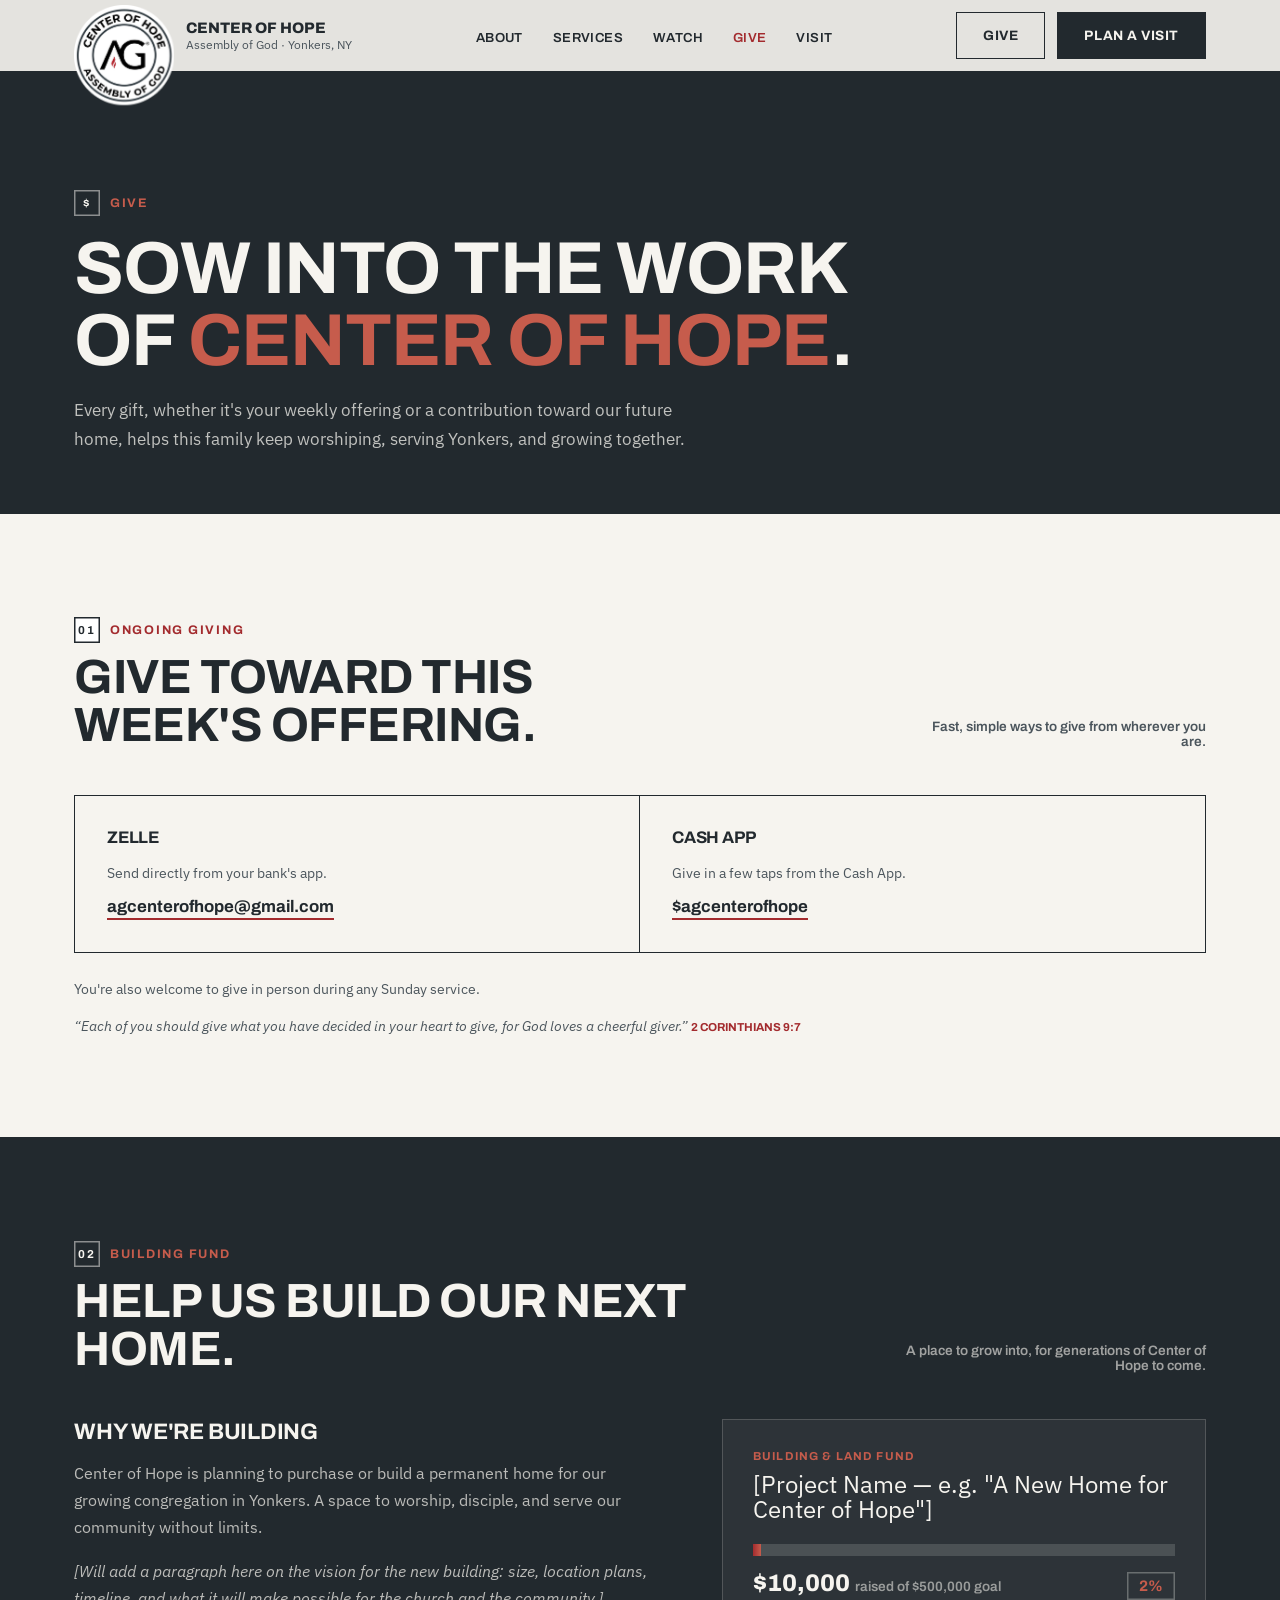
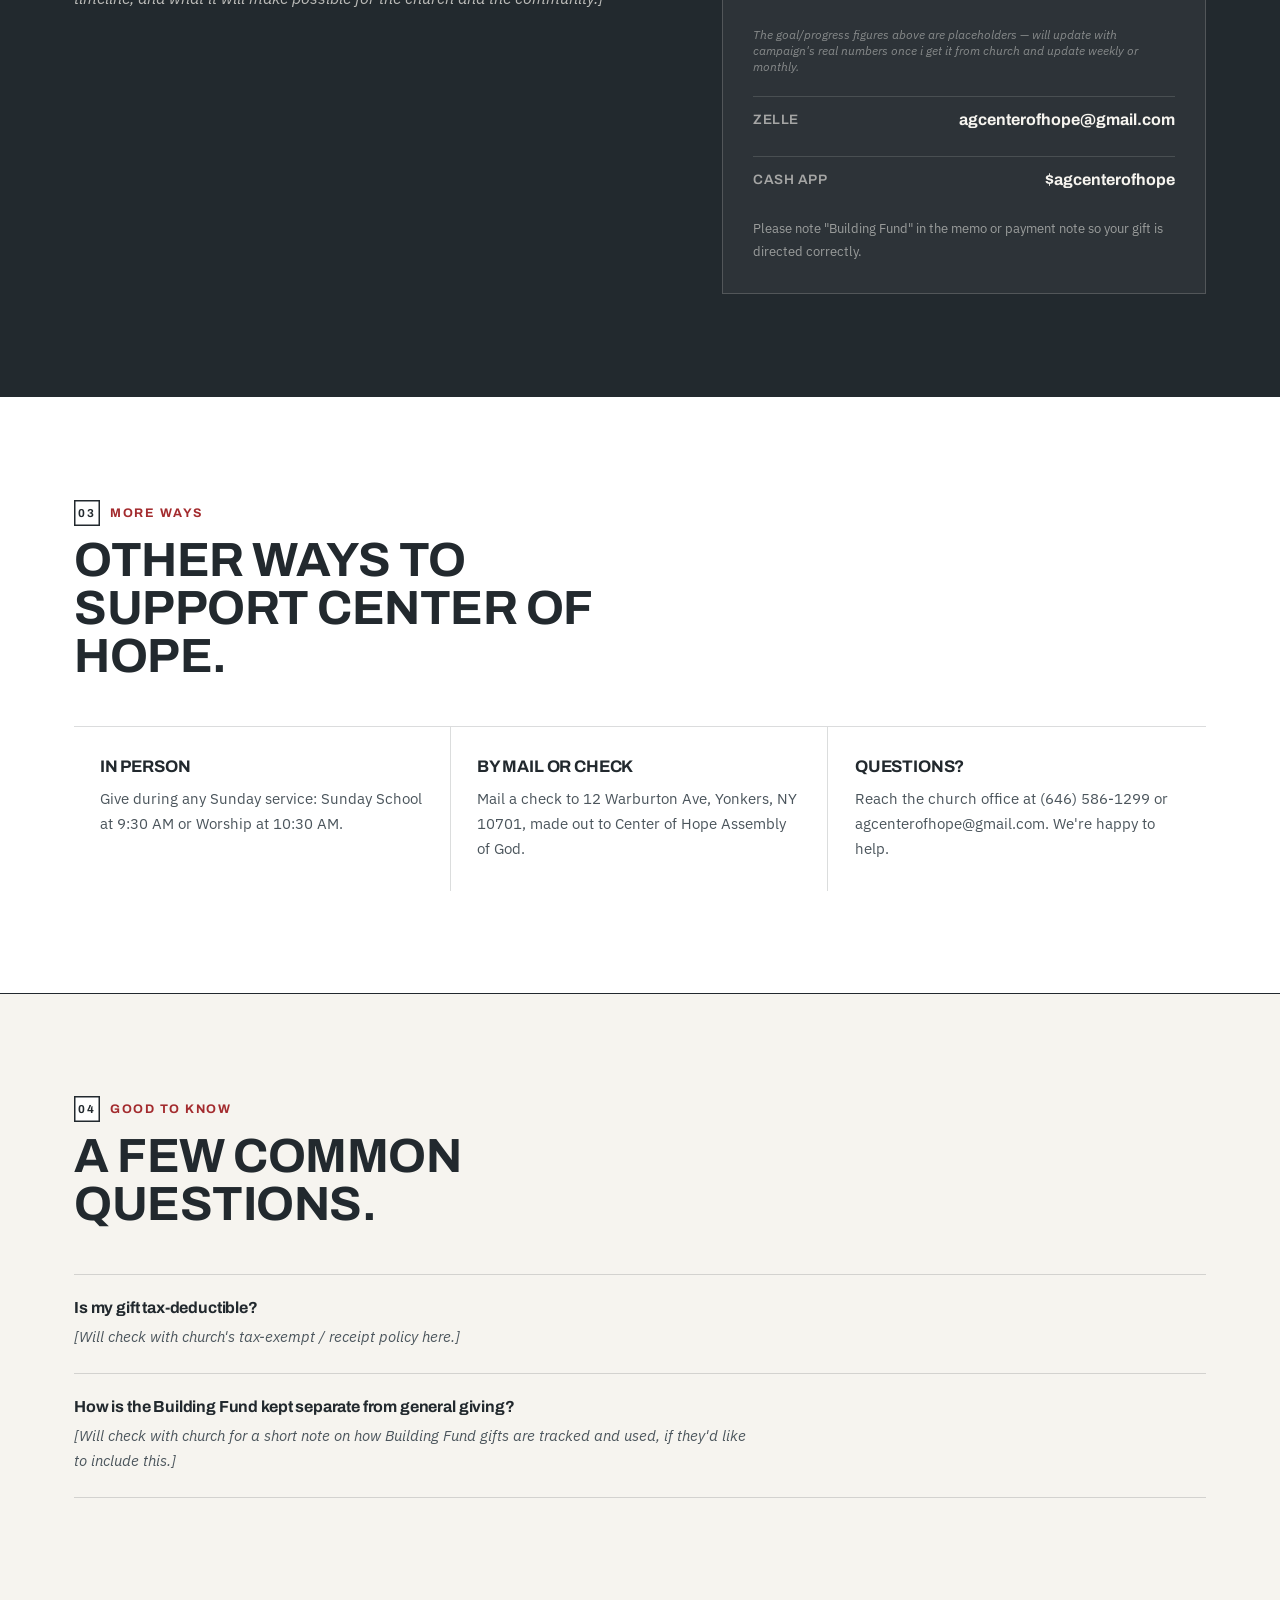
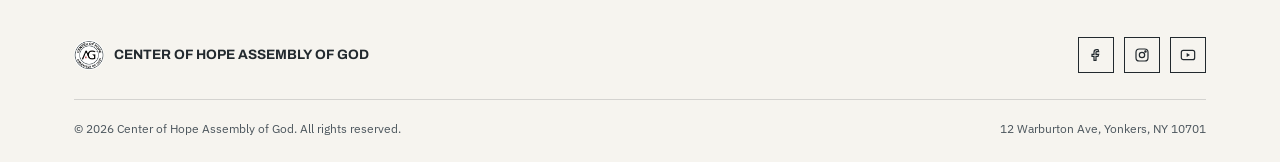
==== give.html @ 253d4252 "Added a new "Staff" page and updated the navigation links in the index.html to include a link to the" ====
<!DOCTYPE html>
<html lang="en">
<head>
<meta charset="UTF-8">
<meta name="viewport" content="width=device-width, initial-scale=1.0">
<title>Give | Center of Hope Assembly of God</title>
<meta name="description" content="Give to Center of Hope Assembly of God — Zelle, Cash App, in person, and our Building Fund for a future church home in Yonkers, NY.">
<meta property="og:type" content="website">
<meta property="og:title" content="Give | Center Of Hope AG">
<meta property="og:description" content="Support the ongoing work and future home of Center of Hope Assembly of God.">
<meta property="og:url" content="https://kwakukod.github.io/CenterOfHope/give.html">
<meta property="og:site_name" content="Center Of Hope AG">
<link rel="icon" type="image/png" href="favicon.png">
<link rel="apple-touch-icon" href="favicon.png">

<link rel="preconnect" href="https://fonts.googleapis.com">
<link rel="preconnect" href="https://fonts.gstatic.com" crossorigin>
<link href="https://fonts.googleapis.com/css2?family=Archivo:ital,wght@0,500;0,600;0,700;0,800;1,500&family=IBM+Plex+Sans:ital,wght@0,400;0,500;0,600;1,400&display=swap" rel="stylesheet">
<style>
  :root{
    --ink: #22292E;
    --ink-soft: #4B555C;
    --paper: #F6F4EF;
    --white: #FFFFFF;
    --flame: #A32B2E;
    --flame-soft: #C65C4C;
    --line: rgba(34,41,46,0.16);
    --max: 1180px;
    --ease-out: cubic-bezier(0.16, 1, 0.3, 1);
  }
  *{ box-sizing: border-box; }
  html{ scroll-behavior: smooth; }
  body{
    margin:0;
    font-family: 'IBM Plex Sans', sans-serif;
    color: var(--ink);
    background: var(--paper);
    -webkit-font-smoothing: antialiased;
    overflow-x: hidden;
  }
  h1,h2,h3{
    font-family: 'Archivo', sans-serif;
    font-weight: 700;
    text-transform: uppercase;
    letter-spacing: -0.01em;
    margin: 0;
  }
  p{ line-height: 1.7; color: var(--ink-soft); }
  a{ color: inherit; text-decoration: none; }
  .wrap{ max-width: var(--max); margin: 0 auto; padding: 0 24px; }

  .kicker{
    display:flex; align-items:center; gap:10px;
    font-family:'Archivo', sans-serif;
    font-weight: 700;
    font-size: 0.78rem;
    letter-spacing: 0.14em;
    text-transform: uppercase;
    color: var(--flame);
  }
  .kicker .num{
    font-family:'Archivo', sans-serif;
    color: var(--ink);
    background: var(--white);
    box-shadow: inset 0 0 0 1.5px var(--ink);
    width: 26px; height:26px;
    display:flex; align-items:center; justify-content:center;
    font-size: 0.72rem;
  }
  .kicker.on-dark .num{ background: transparent; box-shadow: inset 0 0 0 1.5px rgba(246,244,239,0.5); color: var(--paper); }
  .kicker.on-dark{ color: var(--flame-soft); }

  .flame-mark{ display:inline-block; flex-shrink:0; }

  /* ---------- Buttons ---------- */
  .btn{
    display:inline-flex; align-items:center; gap:9px;
    font-family:'Archivo', sans-serif;
    font-weight: 700;
    font-size: 0.85rem;
    text-transform: uppercase;
    letter-spacing: 0.04em;
    padding: 15px 26px;
    border: 1.5px solid var(--ink);
    cursor: pointer;
    transition: transform 0.25s var(--ease-out), background 0.2s ease, color 0.2s ease, border-color 0.2s ease, box-shadow 0.25s ease;
  }
  .btn:hover{ transform: translateY(-3px); box-shadow: 0 6px 16px rgba(0,0,0,0.08); }
  .btn:active{ transform: translateY(-1px); }
  .btn-solid{ background: var(--ink); color: var(--paper); }
  .btn-solid:hover{ background: var(--flame); border-color: var(--flame); }
  .btn-line{ background: transparent; color: var(--ink); }
  .btn-line:hover{ background: var(--ink); color: var(--paper); }

  /* ---------- Nav ---------- */
  header{
    position: fixed; top:0; left:0; right:0; z-index: 100;
    background: rgba(246, 244, 239, 0.92);
    backdrop-filter: blur(14px);
    -webkit-backdrop-filter: blur(14px);
    border-bottom: 1.5px solid var(--ink);
  }
  nav{
    display:flex; align-items:center; justify-content: space-between;
    max-width: var(--max); margin: 0 auto; padding: 12px 24px;
    position: relative;
  }
  .brand{ display:flex; align-items:center; gap:12px; }
  .brand img{
    height: 100px;
    width: auto;
    display: block;
    margin-top: -15px;
    margin-bottom: -55px;
    position: relative;
    z-index: 1;
    transition: transform 0.3s ease;
  }
  .brand:hover img{ transform: scale(1.03); }
  .brand-text{ font-family:'Archivo', sans-serif; font-weight: 800; font-size: 0.95rem; line-height:1.2; text-transform: uppercase; }
  .brand-text span{ display:block; font-family:'IBM Plex Sans', sans-serif; font-weight: 400; text-transform:none; font-size: 0.72rem; color: var(--ink-soft); }
  .nav-links{ display:flex; align-items:center; gap: 30px; list-style:none; margin:0; padding:0; }
  .nav-links a{
    font-family:'Archivo', sans-serif; font-weight: 600; font-size: 0.82rem;
    text-transform: uppercase; letter-spacing: 0.03em;
    position: relative;
    padding-bottom: 4px;
  }
  .nav-links a.current{ color: var(--flame); }
  .nav-links a::after{
    content: '';
    position: absolute;
    bottom: 0; left: 0; width: 0%; height: 2px;
    background-color: var(--flame);
    transition: width 0.25s var(--ease-out);
  }
  .nav-links a:hover::after{ width: 100%; }
  .nav-cta{ display:flex; align-items:center; gap:12px; }
  .hamburger{ display:none; background:none; border:none; cursor:pointer; padding: 6px; margin-left: 4px; color: var(--ink); }
  .hamburger svg{ display:block; }

  .mobile-drawer{
    display:none; position: absolute; top: 100%; right: 0; width: max-content; min-width: 220px;
    background: var(--paper); border: 1.5px solid var(--ink); border-top:none;
    padding: 10px 8px;
    opacity: 0; transform: translateY(-10px);
    transition: opacity 0.2s ease, transform 0.2s ease;
    pointer-events: none;
  }
  .mobile-drawer.open{
    display:flex; flex-direction:column;
    opacity: 1; transform: translateY(0);
    pointer-events: auto;
  }
  .mobile-drawer a{ font-family:'Archivo', sans-serif; font-weight:600; text-transform: uppercase; font-size:0.85rem; padding: 12px 16px; transition: background 0.15s ease; }
  .mobile-drawer a:hover{ background: rgba(34,41,46,0.06); }
  .mobile-drawer .btn{ margin: 8px 12px 4px; justify-content:center; }

  /* ---------- Page banner (instead of the full photo hero on the homepage) ---------- */
  .page-banner{
    background: var(--ink);
    color: var(--paper);
    padding: clamp(150px, 20vw, 190px) 0 60px;
    border-bottom: 1.5px solid var(--ink);
  }
  .page-banner .kicker{ color: var(--flame-soft); }
  .page-banner h1{
    font-size: clamp(2.6rem, 6vw, 4.6rem);
    line-height: 0.98;
    margin: 16px 0 0;
  }
  .page-banner h1 .flame-word{ color: var(--flame-soft); }
  .page-banner p.lede{
    color: rgba(246,244,239,0.75);
    font-size: 1.05rem;
    max-width: 620px;
    margin: 20px 0 0;
  }

  /* ---------- Section shell ---------- */
  section{ padding: clamp(64px, 8vw, 104px) 0; border-bottom: 1.5px solid var(--ink); }
  section:last-of-type{ border-bottom: none; }
  .section-head{ display:flex; justify-content: space-between; align-items:flex-end; gap: 30px; margin-bottom: 46px; flex-wrap:wrap; }
  .section-head h2{ font-size: clamp(2rem, 4vw, 3rem); margin-top: 10px; line-height: 1; max-width: 620px; }
  .section-head .tag{ font-family:'Archivo', sans-serif; font-weight:600; font-size: 0.85rem; color: var(--ink-soft); max-width: 300px; text-align:right; }

  /* ---------- Give ---------- */
  .give{ background: var(--paper); }
  .give-grid{ display:grid; grid-template-columns: repeat(2, 1fr); gap: 0; border: 1px solid var(--ink); }
  .give-card{ padding: 32px; border-right: 1px solid var(--ink); transition: background 0.3s ease, transform 0.3s var(--ease-out); }
  .give-card:hover{ background: var(--white); transform: translateY(-3px); }
  .give-card:last-child{ border-right:none; }
  .give-card h3{ font-size: 1.05rem; margin-bottom: 10px; }
  .give-card p{ font-size: 0.9rem; margin-bottom: 10px; }
  .give-card .value{
    font-family:'Archivo', sans-serif; font-weight: 700; font-size: 1.05rem;
    color: var(--ink); border-bottom: 2px solid var(--flame);
    display:inline-block; padding-bottom: 2px; transition: color 0.2s ease;
  }
  .give-card:hover .value{ color: var(--flame); }
  .give-note-wrapper{ margin-top: 24px; display:flex; justify-content:space-between; flex-wrap:wrap; gap:16px; align-items:flex-end; }
  .give-note{ font-size: 0.9rem; margin:0; }

  /* ---------- Building Fund / Project ---------- */
  .project{ background: var(--ink); color: var(--paper); }
  .project .section-head h2{ color: var(--paper); }
  .project .section-head .tag{ color: rgba(246,244,239,0.6); }
  .project-grid{ display:grid; grid-template-columns: 1.1fr 0.9fr; gap: 56px; align-items:start; }
  .project-copy h3{ color:var(--paper); font-size: 1.4rem; margin-bottom: 14px; }
  .project-copy p{ color: rgba(246,244,239,0.72); }
  .project-copy p + p{ margin-top: 14px; }

  .project-card{
    background: rgba(246,244,239,0.05);
    border: 1px solid rgba(246,244,239,0.18);
    padding: 30px;
  }
  .project-card .fund-label{
    font-family:'Archivo', sans-serif; font-weight:700; font-size: 0.72rem;
    text-transform:uppercase; letter-spacing:0.1em; color: var(--flame-soft);
    margin-bottom: 10px;
  }
  .project-card .fund-name{
    font-size: 1.5rem; margin-bottom: 22px; line-height:1.05;
  }
  .progress-track{
    width: 100%; height: 12px;
    background: rgba(246,244,239,0.15);
    overflow: hidden;
    margin-bottom: 14px;
  }
  .progress-fill{
    height: 100%;
    background: linear-gradient(90deg, var(--flame), var(--flame-soft));
    width: 0%;
    transition: width 1.1s var(--ease-out);
  }
  .progress-stats{
    display:flex; justify-content: space-between; align-items:baseline;
    font-family:'Archivo', sans-serif;
    margin-bottom: 26px;
  }
  .progress-stats .raised{ font-size: 1.5rem; font-weight: 800; color: var(--paper); }
  .progress-stats .raised #raisedLabel{ font-size: 0.85rem; font-weight:600; color: rgba(246,244,239,0.55); text-transform:none; }
  .progress-stats .pct{
    font-size: 0.95rem; font-weight:700; color: var(--flame-soft);
    box-shadow: inset 0 0 0 1.5px rgba(246,244,239,0.3);
    padding: 6px 12px;
  }
  .project-card .placeholder-note{
    font-size: 0.78rem; color: rgba(246,244,239,0.45); font-style: italic; margin-bottom: 22px;
  }
  .project-card .placeholder-note code{
    font-family: monospace; font-style: normal;
    background: rgba(246,244,239,0.1); color: var(--flame-soft);
    padding: 1px 5px;
  }
  .project-give-list{ list-style:none; margin:0; padding:0; display:flex; flex-direction:column; gap: 14px; }
  .project-give-list li{
    display:flex; justify-content:space-between; align-items:center; gap: 12px;
    padding: 14px 0; border-top: 1px solid rgba(246,244,239,0.14);
  }
  .project-give-list .label{ font-family:'Archivo', sans-serif; font-weight:600; font-size: 0.85rem; color: rgba(246,244,239,0.6); text-transform: uppercase; letter-spacing:0.04em; }
  .project-give-list .value{ font-family:'Archivo', sans-serif; font-weight:700; color: var(--paper); }

  /* ---------- Other Ways ---------- */
  .other-ways{ background: var(--white); }
  .other-grid{ display:grid; grid-template-columns: repeat(3, 1fr); gap: 0; border-top: 1px solid var(--line); }
  .other-item{ padding: 30px 26px; border-right: 1px solid var(--line); }
  .other-item:last-child{ border-right:none; }
  .other-item h3{ font-size: 1.05rem; margin-bottom: 10px; }
  .other-item p{ font-size: 0.92rem; margin:0; }

  /* ---------- FAQ ---------- */
  .faq{ background: var(--paper); }
  .faq-list{ display:flex; flex-direction:column; }
  .faq-item{ padding: 24px 0; border-top: 1px solid var(--line); }
  .faq-item:last-child{ border-bottom: 1px solid var(--line); }
  .faq-item h3{ font-size: 1rem; margin-bottom: 8px; text-transform:none; }
  .faq-item p{ font-size: 0.92rem; margin:0; max-width: 680px; }

  /* ---------- Footer ---------- */
  footer{ background: var(--paper); padding: 36px 0 26px; }
  .footer-grid{ display:flex; justify-content: space-between; align-items:center; flex-wrap:wrap; gap: 20px; }
  .footer-brand{ display:flex; align-items:center; gap:10px; font-family:'Archivo', sans-serif; font-weight:700; font-size: 0.85rem; text-transform:uppercase; }
  .footer-brand img{ height: 30px; width:30px; }
  .social-row{ display:flex; gap:10px; }
  .social-row a{
    display:flex; align-items:center; justify-content:center;
    width: 36px; height: 36px; border: 1.5px solid var(--ink); color: var(--ink);
    transition: background 0.2s ease, color 0.2s ease, transform 0.2s ease;
  }
  .social-row a:hover{ background: var(--flame); border-color: var(--flame); color: var(--paper); transform: translateY(-3px); }
  .footer-bottom{ display:flex; justify-content:space-between; flex-wrap:wrap; gap:10px; font-size: 0.78rem; color: var(--ink-soft); margin-top: 26px; padding-top: 20px; border-top: 1px solid var(--line); }

  /* ---------- Reveal ---------- */
  .reveal{ opacity:0; transform: translateY(24px); transition: opacity 1.2s var(--ease-out), transform 1.2s var(--ease-out); will-change: opacity, transform; }
  .reveal.active{ opacity:1; transform: translateY(0); }
  .stagger-1{ transition-delay: 0.15s; }
  .stagger-2{ transition-delay: 0.3s; }
  .stagger-3{ transition-delay: 0.45s; }

  /* ---------- Responsive ---------- */
  @media (max-width: 880px){
    .project-grid{ grid-template-columns: 1fr; gap: 34px; }
    .give-grid{ grid-template-columns: 1fr; }
    .give-card{ border-right:none; border-bottom: 1px solid var(--ink); }
    .other-grid{ grid-template-columns: 1fr; }
    .other-item{ border-right:none; border-bottom: 1px solid var(--line); }
    .section-head{ flex-direction: column; align-items:flex-start; }
    .section-head .tag{ text-align:left; }
    .nav-links{ display:none; }
    .nav-cta .btn{ display:none; }
    .hamburger{ display:inline-flex; }
  }
  @media (min-width: 881px){
    .mobile-drawer{ display:none !important; }
  }
</style>
</head>
<body>

<header id="navbar">
  <nav>
    <a class="brand" href="index.html">
      <img src="COHAG2.png" alt="Center of Hope Assembly of God logo">
      <span class="brand-text">Center of Hope<span>Assembly of God · Yonkers, NY</span></span>
    </a>

    <ul class="nav-links">
      <li><a href="index.html#welcome">About</a></li>
      <li><a href="index.html#times">Services</a></li>
      <li><a href="index.html#watch">Watch</a></li>
      <li><a href="give.html" class="current">Give</a></li>
      <li><a href="index.html#visit">Visit</a></li>
    </ul>

    <div class="nav-cta">
      <a class="btn btn-line" href="give.html">Give</a>
      <a class="btn btn-solid" href="index.html#visit">Plan a Visit</a>
      <button class="hamburger" id="hamburgerBtn" aria-label="Open menu" aria-expanded="false">
        <svg id="hamburgerIcon" width="26" height="26" viewBox="0 0 24 24" fill="none" stroke="currentColor" stroke-width="1.8" stroke-linecap="round">
          <line x1="3" y1="6" x2="21" y2="6"/>
          <line x1="3" y1="12" x2="21" y2="12"/>
          <line x1="3" y1="18" x2="21" y2="18"/>
        </svg>
      </button>
    </div>

    <div class="mobile-drawer" id="mobileDrawer">
      <a href="index.html#welcome">About</a>
      <a href="index.html#times">Services</a>
      <a href="index.html#watch">Watch</a>
      <a href="give.html">Give</a>
      <a href="index.html#visit">Visit</a>
      <a class="btn btn-solid" href="index.html#visit">Plan a Visit</a>
    </div>
  </nav>
</header>

<main>

  <!-- PAGE BANNER -->
  <section class="page-banner">
    <div class="wrap">
      <div class="kicker on-dark reveal"><span class="num">$</span> Give</div>
      <h1 class="reveal stagger-1">Sow into the work<br>of <span class="flame-word">Center of Hope</span>.</h1>
      <p class="lede reveal stagger-2">Every gift, whether it's your weekly offering or a contribution toward our future home, helps this family keep worshiping, serving Yonkers, and growing together.</p>
    </div>
  </section>

  <!-- GIVE TODAY -->
  <section class="give" id="give-today">
    <div class="wrap">
      <div class="section-head reveal">
        <div>
          <div class="kicker"><span class="num">01</span> Ongoing Giving</div>
          <h2>Give toward this week's offering.</h2>
        </div>
        <div class="tag">Fast, simple ways to give from wherever you are.</div>
      </div>
      <div class="give-grid">
        <div class="give-card reveal stagger-1">
          <h3>Zelle</h3>
          <p>Send directly from your bank's app.</p>
          <div class="value">agcenterofhope@gmail.com</div>
        </div>
        <div class="give-card reveal stagger-2">
          <h3>Cash App</h3>
          <p>Give in a few taps from the Cash App.</p>
          <div class="value">$agcenterofhope</div>
        </div>
      </div>
      <div class="give-note-wrapper reveal stagger-3">
        <p class="give-note">You're also welcome to give in person during any Sunday service.</p>
        <div style="font-style: italic; font-size: 0.88rem; color: var(--ink-soft);">
          “Each of you should give what you have decided in your heart to give, for God loves a cheerful giver.” <span style="font-style:normal; font-family:'Archivo'; font-weight:700; font-size:0.72rem; color:var(--flame); text-transform:uppercase;">2 Corinthians 9:7</span>
        </div>
      </div>
    </div>
  </section>

  <!-- BUILDING FUND -->
  <section class="project" id="building-fund">
    <div class="wrap">
      <div class="section-head reveal">
        <div>
          <div class="kicker on-dark"><span class="num">02</span> Building Fund</div>
          <h2>Help us build our next home.</h2>
        </div>
        <div class="tag">A place to grow into, for generations of Center of Hope to come.</div>
      </div>

      <div class="project-grid">
        <div class="project-copy reveal stagger-1">
          <h3>Why we're building</h3>
          <p>Center of Hope is planning to purchase or build a permanent home for our growing congregation in Yonkers. A space to worship, disciple, and serve our community without limits.</p>
          <p><em>[Will add a paragraph here on the vision for the new building: size, location plans, timeline, and what it will make possible for the church and the community.]</em></p>
        </div>

        <div class="project-card reveal stagger-2" id="fundCard" data-raised="10000" data-goal="500000">
          <div class="fund-label">Building &amp; Land Fund</div>
          <div class="fund-name">[Project Name — e.g. "A New Home for Center of Hope"]</div>

          <div class="progress-track"><div class="progress-fill" id="progressFill" style="width: 0%;"></div></div>
          <div class="progress-stats">
            <div class="raised"><span id="raisedAmount">$0</span> <span id="raisedLabel">raised of $0 goal</span></div>
            <div class="pct" id="progressPct">0%</div>
          </div>
          <div class="placeholder-note">The goal/progress figures above are placeholders — will update with campaign's real numbers once i get it from church and update weekly or monthly.</div>

          <ul class="project-give-list">
            <li><span class="label">Zelle</span><span class="value">agcenterofhope@gmail.com</span></li>
            <li><span class="label">Cash App</span><span class="value">$agcenterofhope</span></li>
          </ul>
          <p style="font-size:0.82rem; color:rgba(246,244,239,0.55); margin-top:16px; margin-bottom:0;">Please note "Building Fund" in the memo or payment note so your gift is directed correctly.</p>
        </div>
      </div>
    </div>
  </section>

  <!-- OTHER WAYS -->
  <section class="other-ways">
    <div class="wrap">
      <div class="section-head reveal">
        <div>
          <div class="kicker"><span class="num">03</span> More Ways</div>
          <h2>Other ways to support Center of Hope.</h2>
        </div>
      </div>
      <div class="other-grid">
        <div class="other-item reveal stagger-1">
          <h3>In Person</h3>
          <p>Give during any Sunday service: Sunday School at 9:30 AM or Worship at 10:30 AM.</p>
        </div>
        <div class="other-item reveal stagger-2">
          <h3>By Mail or Check</h3>
          <p>Mail a check to 12 Warburton Ave, Yonkers, NY 10701, made out to Center of Hope Assembly of God.</p>
        </div>
        <div class="other-item reveal stagger-3">
          <h3>Questions?</h3>
          <p>Reach the church office at (646) 586-1299 or agcenterofhope@gmail.com. We're happy to help.</p>
        </div>
      </div>
    </div>
  </section>

  <!-- FAQ -->
  <section class="faq">
    <div class="wrap">
      <div class="section-head reveal">
        <div>
          <div class="kicker"><span class="num">04</span> Good to Know</div>
          <h2>A few common questions.</h2>
        </div>
      </div>
      <div class="faq-list">
        <div class="faq-item reveal stagger-1">
          <h3>Is my gift tax-deductible?</h3>
          <p><em>[Will check with church's tax-exempt / receipt policy here.]</em></p>
        </div>
        <div class="faq-item reveal stagger-2">
          <h3>How is the Building Fund kept separate from general giving?</h3>
          <p><em>[Will check with church for a short note on how Building Fund gifts are tracked and used, if they'd like to include this.]</em></p>
        </div>
      </div>
    </div>
  </section>

</main>

<footer>
  <div class="wrap">
    <div class="footer-grid">
      <div class="footer-brand">
        <img src="COHAG2.png" alt="Center of Hope Assembly of God logo">
        Center of Hope Assembly of God
      </div>
      <div class="social-row">
        <a href="https://www.facebook.com/CenterofHopeAG" target="_blank" rel="noopener" aria-label="Facebook">
          <svg width="16" height="16" viewBox="0 0 24 24" fill="none" stroke="currentColor" stroke-width="1.8"><path d="M15 4h-2a4 4 0 0 0-4 4v3H6v3h3v6h3v-6h3l1-3h-4V8a1 1 0 0 1 1-1h3z"/></svg>
        </a>
        <a href="https://www.instagram.com/centerofhopeag" target="_blank" rel="noopener" aria-label="Instagram">
          <svg width="16" height="16" viewBox="0 0 24 24" fill="none" stroke="currentColor" stroke-width="1.8"><rect x="3" y="3" width="18" height="18" rx="5"/><circle cx="12" cy="12" r="4"/><circle cx="17.2" cy="6.8" r="1"/></svg>
        </a>
        <a href="https://www.youtube.com/@centerofhopeag" target="_blank" rel="noopener" aria-label="YouTube">
          <svg width="16" height="16" viewBox="0 0 24 24" fill="none" stroke="currentColor" stroke-width="1.8"><rect x="2" y="5" width="20" height="14" rx="3"/><path d="M10 9l5 3-5 3z" fill="currentColor" stroke="none"/></svg>
        </a>
      </div>
    </div>
    <div class="footer-bottom">
      <span>© <span id="year"></span> Center of Hope Assembly of God. All rights reserved.</span>
      <span>12 Warburton Ave, Yonkers, NY 10701</span>
    </div>
  </div>
</footer>

<script>
  document.getElementById('year').textContent = new Date().getFullYear();

  const hamburgerBtn = document.getElementById('hamburgerBtn');
  const hamburgerIcon = document.getElementById('hamburgerIcon');
  const mobileDrawer = document.getElementById('mobileDrawer');

  function closeDrawer(){
    mobileDrawer.classList.remove('open');
    hamburgerBtn.setAttribute('aria-expanded', 'false');
    hamburgerIcon.innerHTML = '<line x1="3" y1="6" x2="21" y2="6"/><line x1="3" y1="12" x2="21" y2="12"/><line x1="3" y1="18" x2="21" y2="18"/>';
  }

  hamburgerBtn.addEventListener('click', () => {
    const isOpen = mobileDrawer.classList.toggle('open');
    hamburgerBtn.setAttribute('aria-expanded', String(isOpen));
    hamburgerIcon.innerHTML = isOpen
      ? '<line x1="5" y1="5" x2="19" y2="19"/><line x1="19" y1="5" x2="5" y2="19"/>'
      : '<line x1="3" y1="6" x2="21" y2="6"/><line x1="3" y1="12" x2="21" y2="12"/><line x1="3" y1="18" x2="21" y2="18"/>';
  });

  mobileDrawer.querySelectorAll('a').forEach(a => a.addEventListener('click', closeDrawer));

  document.addEventListener('click', (e) => {
    if (!mobileDrawer.contains(e.target) && !hamburgerBtn.contains(e.target)) {
      closeDrawer();
    }
  });

  const observerOptions = { root: null, rootMargin: '0px 0px -50px 0px', threshold: 0.12 };
  const revealObserver = new IntersectionObserver((entries, observer) => {
    entries.forEach(entry => {
      if (entry.isIntersecting) {
        entry.target.classList.add('active');
        observer.unobserve(entry.target);
      }
    });
  }, observerOptions);

  window.addEventListener('DOMContentLoaded', () => {
    setTimeout(() => {
      document.querySelectorAll('.reveal').forEach(el => revealObserver.observe(el));
    }, 100);
  });
  
  // Building Fund progress bar — auto-calculates from the data-raised / data-goal
  // attributes on the #fundCard element. Update those two numbers as gifts come in
  // and everything below (bar width, percentage, dollar labels) updates itself.
  (function updateFundProgress(){
    const card = document.getElementById('fundCard');
    if (!card) return;

    const raised = Number(card.dataset.raised) || 0;
    const goal = Number(card.dataset.goal) || 0;
    const pct = goal > 0 ? Math.min(100, Math.max(0, (raised / goal) * 100)) : 0;

    const money = (n) => '$' + Math.round(n).toLocaleString('en-US');

    document.getElementById('raisedAmount').textContent = money(raised);
    document.getElementById('raisedLabel').textContent = `raised of ${money(goal)} goal`;
    document.getElementById('progressPct').textContent = Math.round(pct) + '%';

    const fill = document.getElementById('progressFill');
    // animate in shortly after load so the bar visibly fills rather than snapping to width
    requestAnimationFrame(() => {
      setTimeout(() => { fill.style.width = pct + '%'; }, 250);
    });
  })();
</script>

</body>
</html>
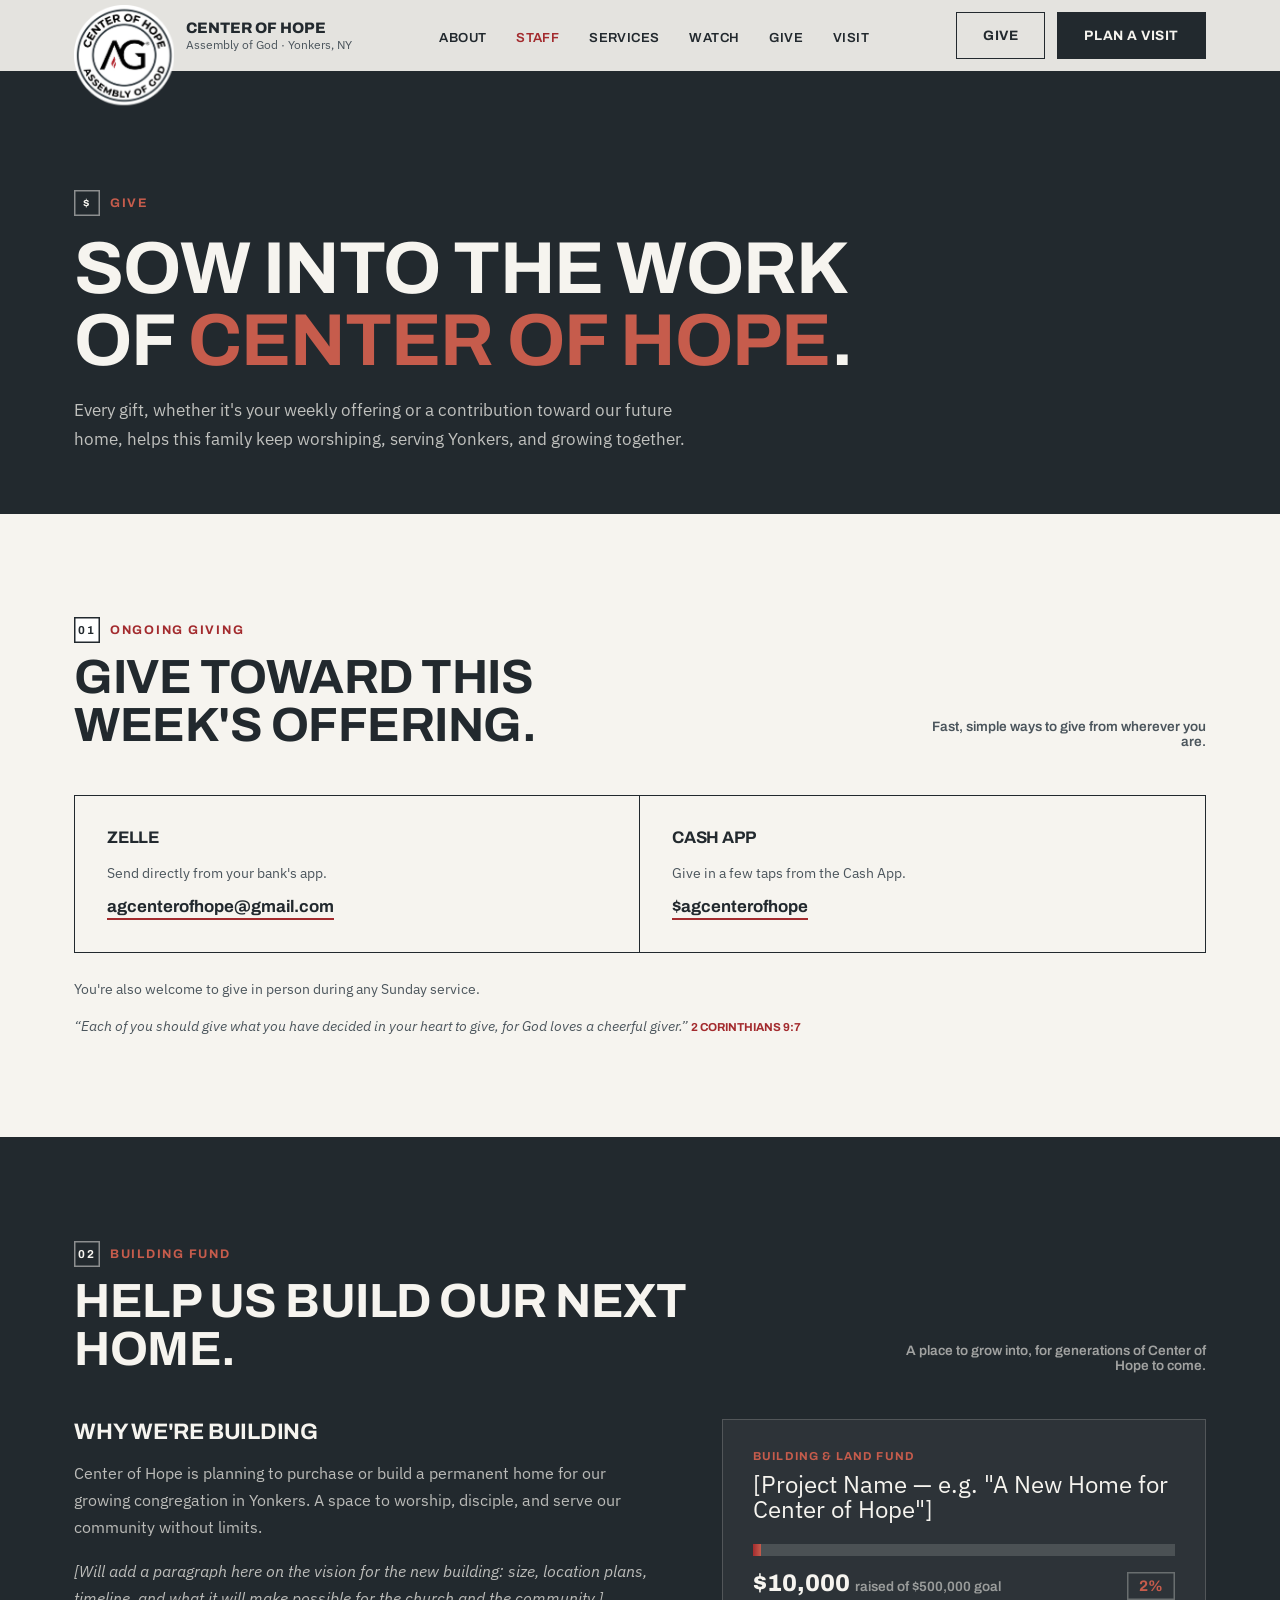
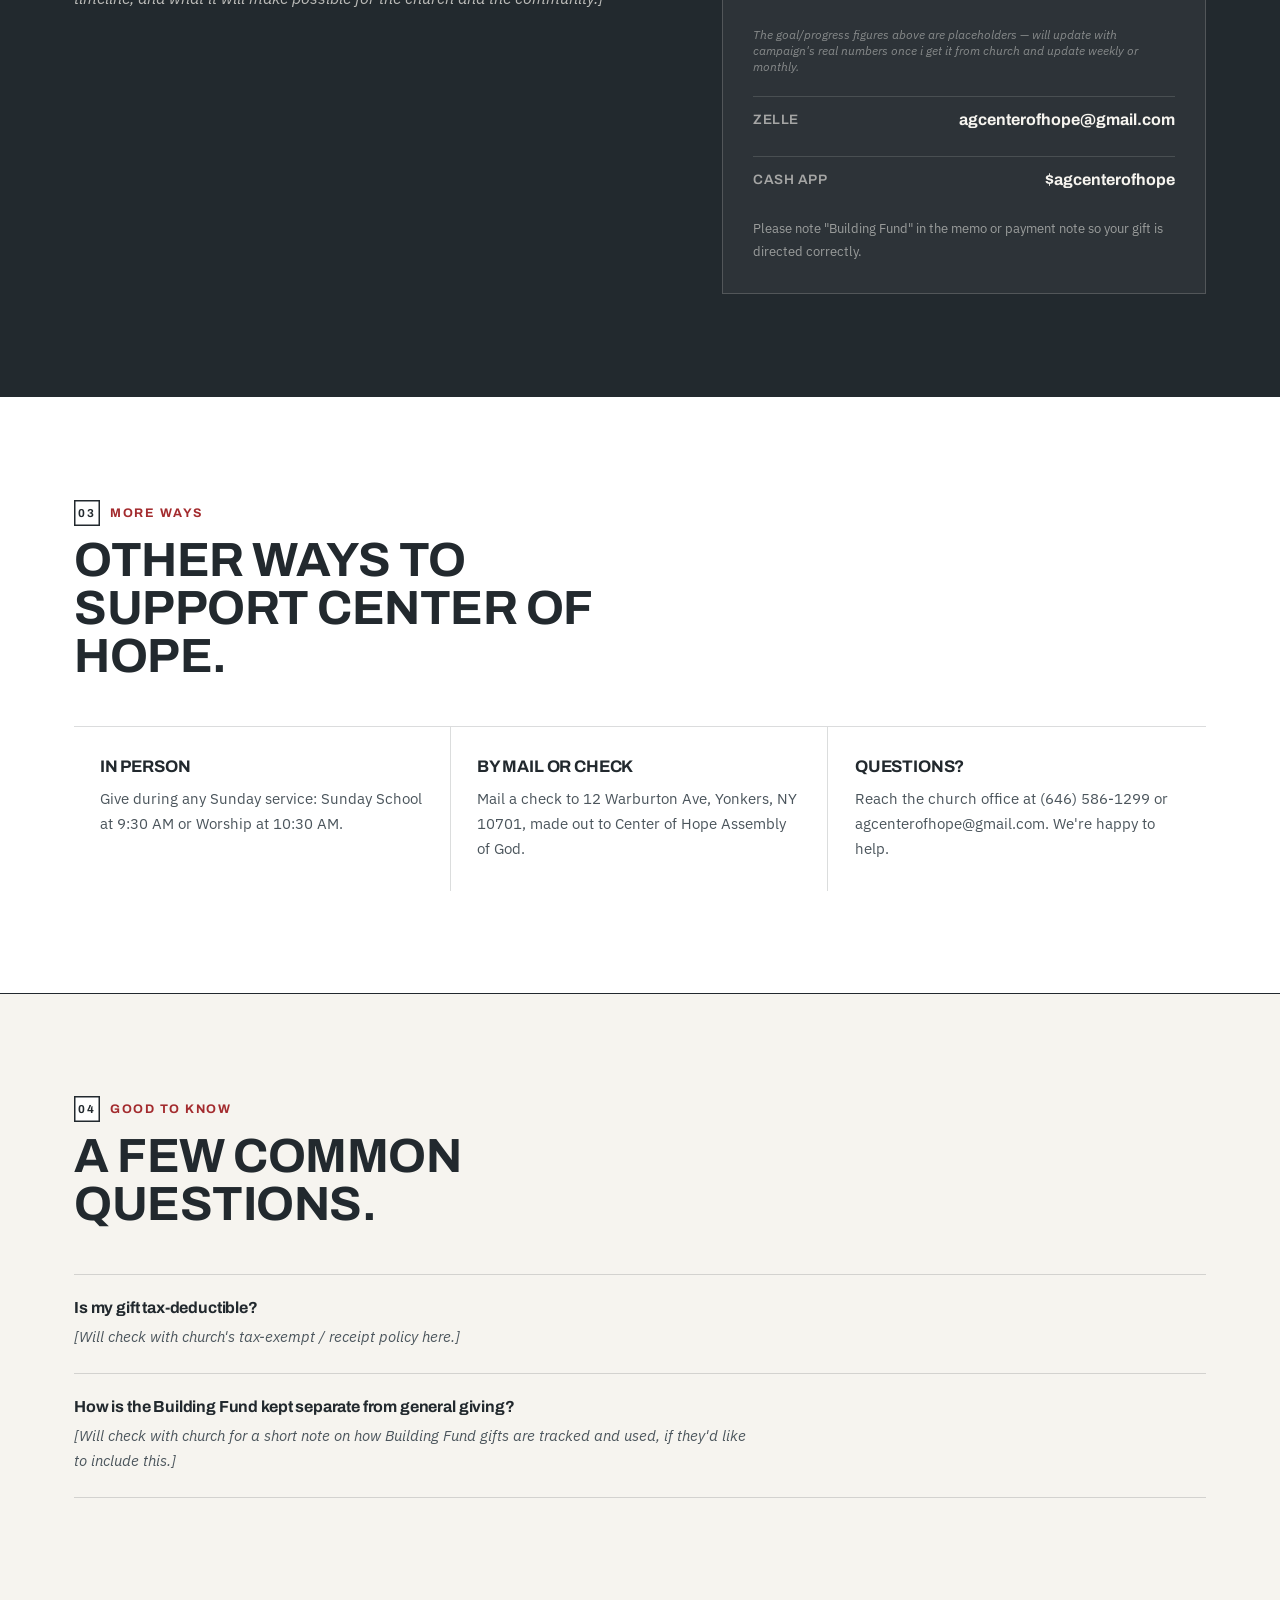
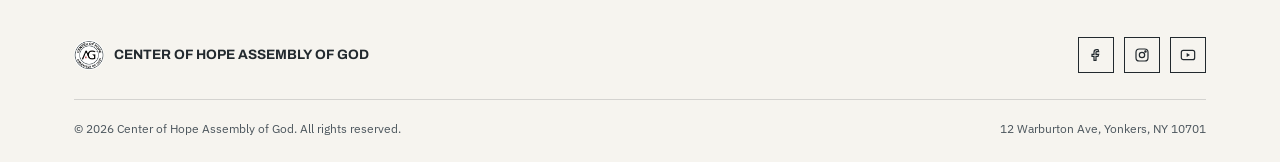
==== commit c9b9fb42: "updated give.html header liknks to include staff" ====
--- a/give.html
+++ b/give.html
@@ -329,9 +329,10 @@
 
     <ul class="nav-links">
       <li><a href="index.html#welcome">About</a></li>
+      <li><a href="staff.html" class="current">Staff</a></li>
       <li><a href="index.html#times">Services</a></li>
       <li><a href="index.html#watch">Watch</a></li>
-      <li><a href="give.html" class="current">Give</a></li>
+      <li><a href="give.html">Give</a></li>
       <li><a href="index.html#visit">Visit</a></li>
     </ul>
 
@@ -349,6 +350,7 @@
 
     <div class="mobile-drawer" id="mobileDrawer">
       <a href="index.html#welcome">About</a>
+      <a href="staff.html">Staff</a>
       <a href="index.html#times">Services</a>
       <a href="index.html#watch">Watch</a>
       <a href="give.html">Give</a>
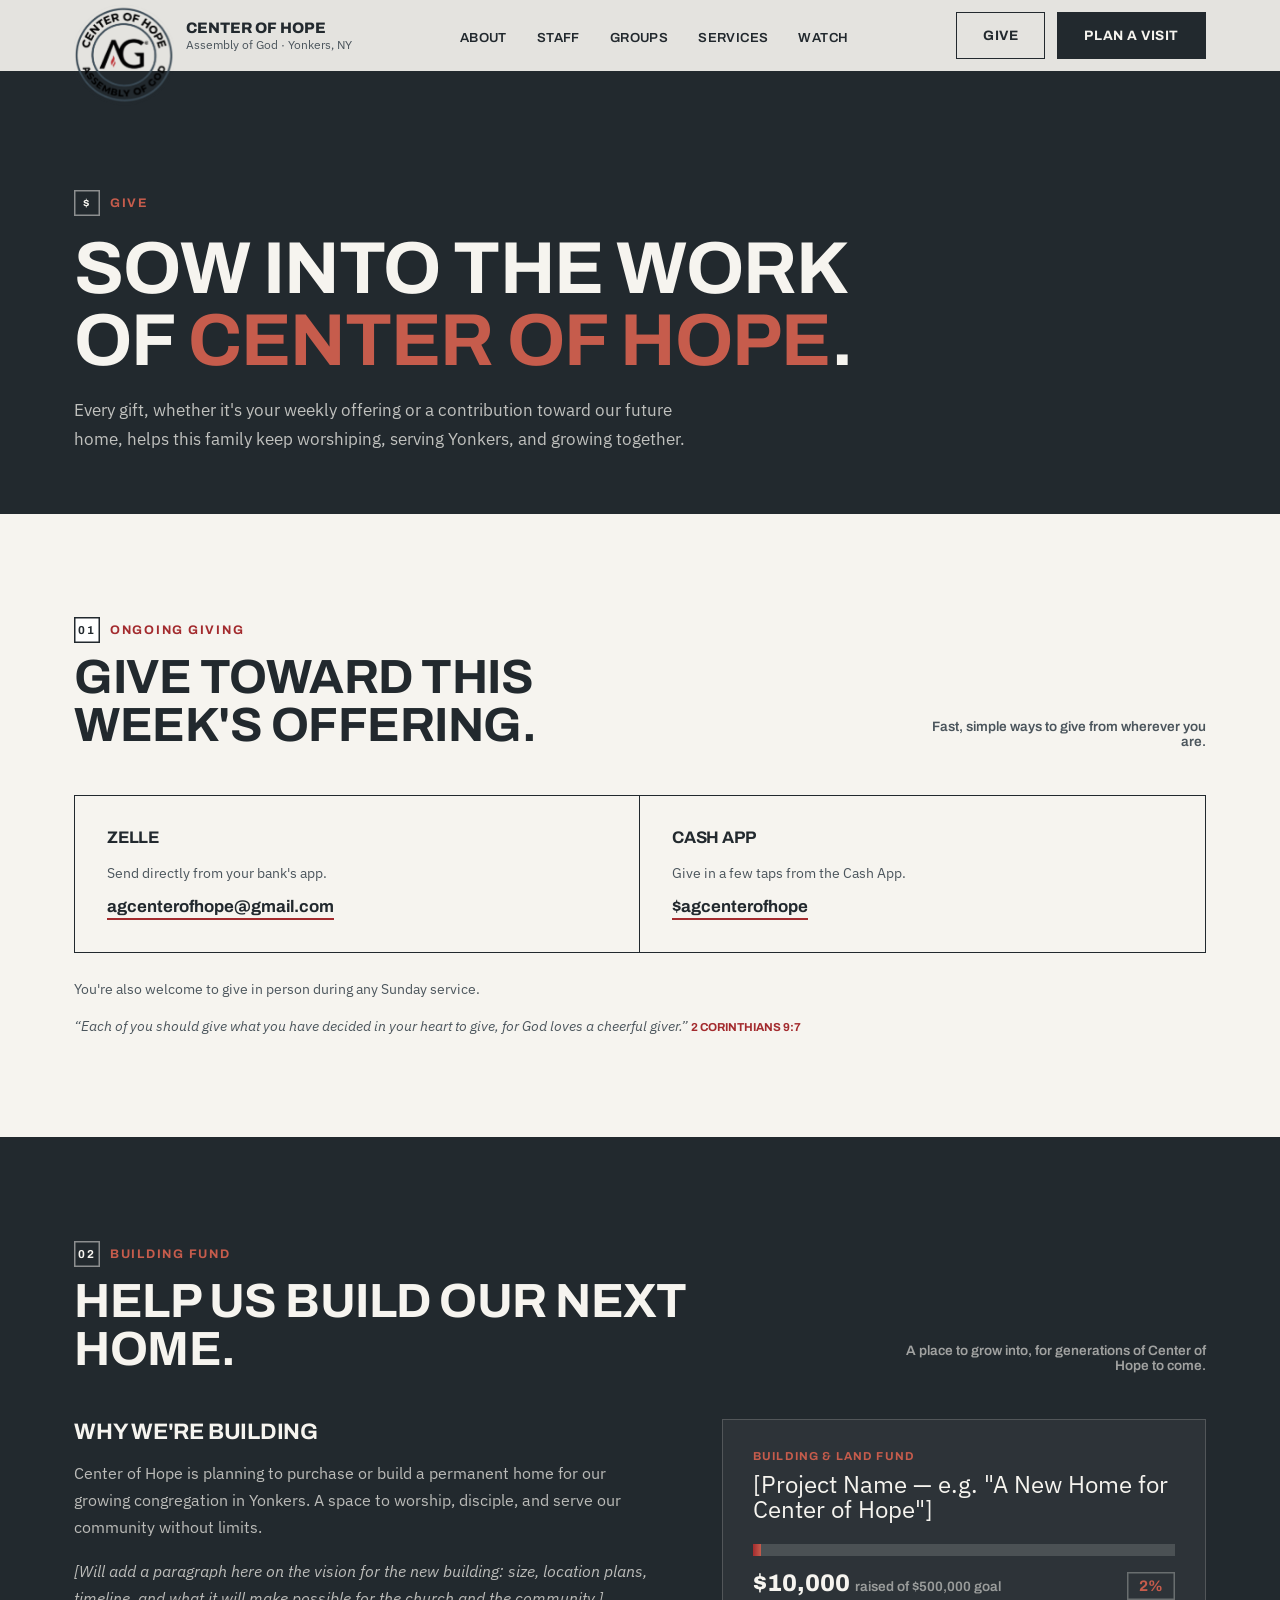
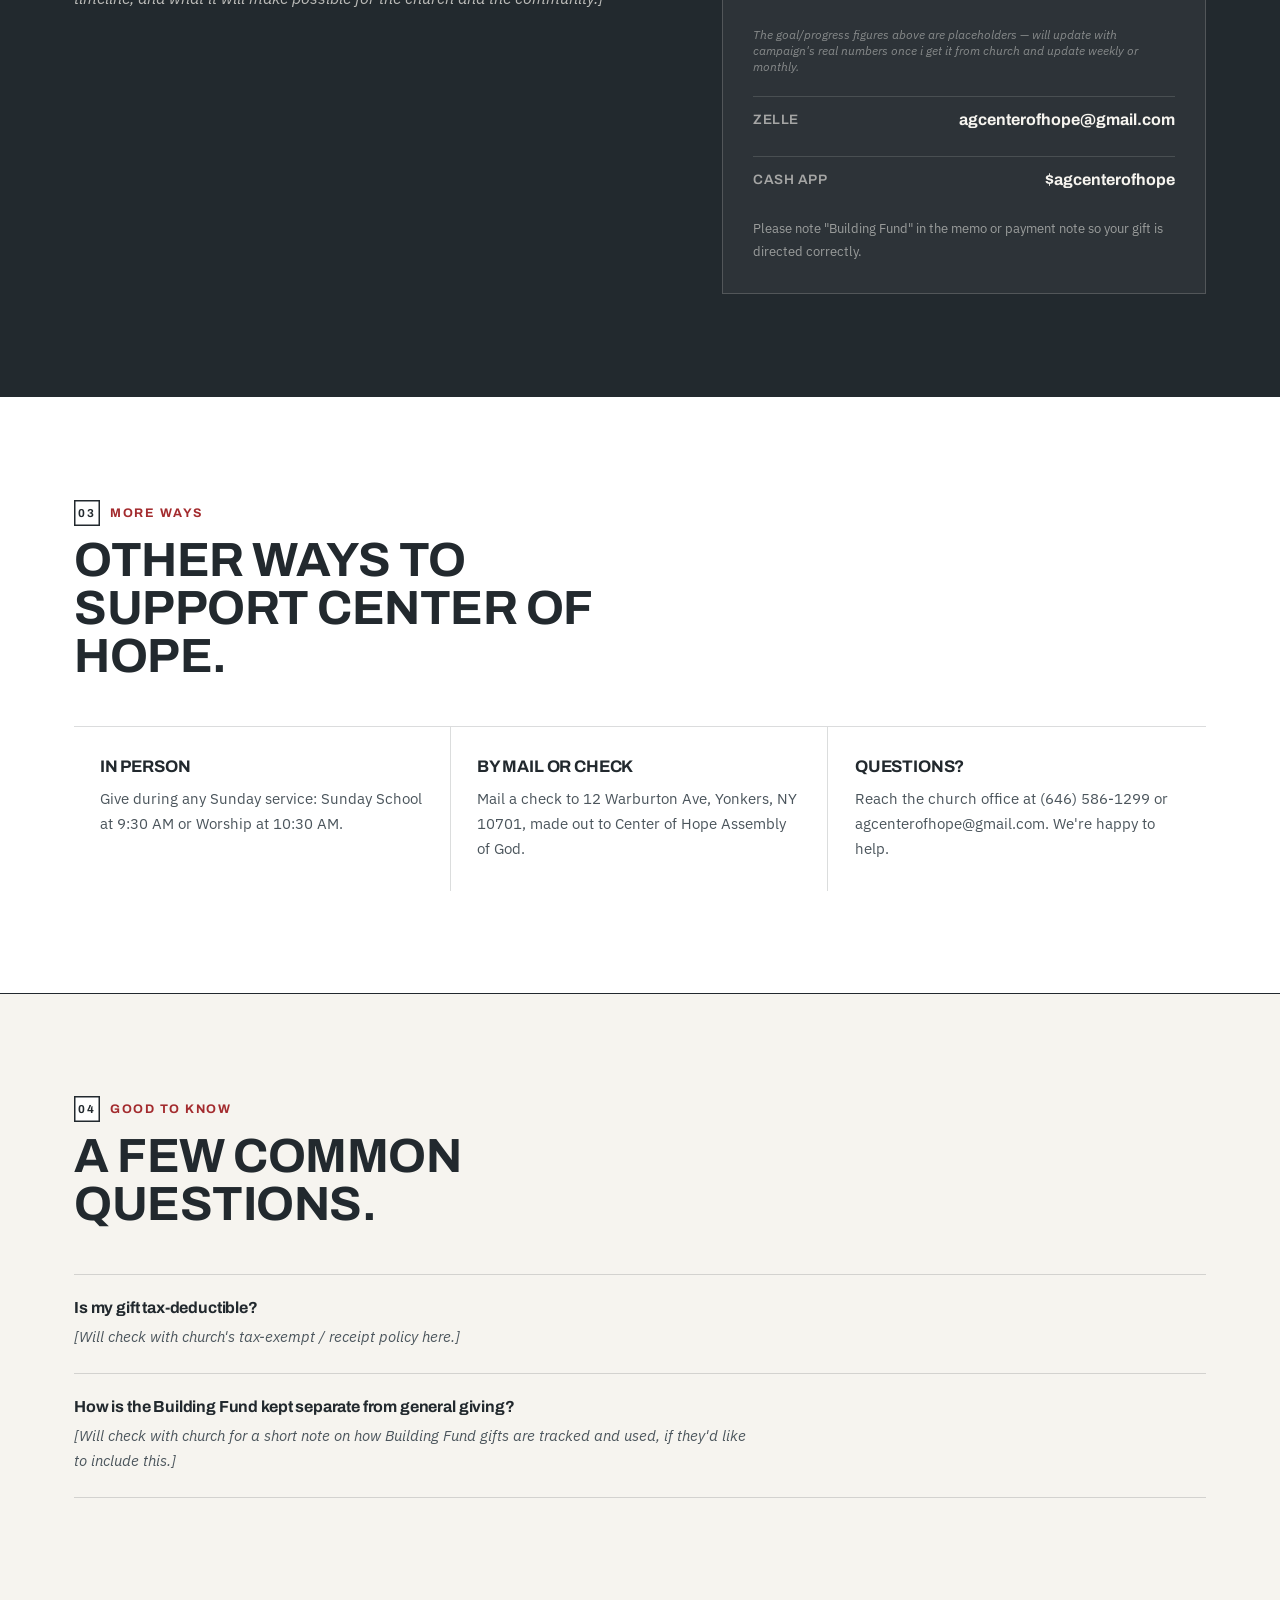
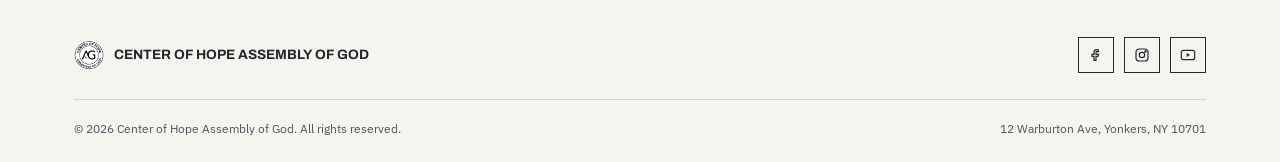
==== commit 2fab758f: "group selection and navigation updates, and minor content adjustments in groups.html, staff.html, an" ====
--- a/give.html
+++ b/give.html
@@ -323,22 +323,21 @@
 <header id="navbar">
   <nav>
     <a class="brand" href="index.html">
-      <img src="COHAG2.png" alt="Center of Hope Assembly of God logo">
+      <img src="COHAG.png" alt="Center of Hope Assembly of God logo">
       <span class="brand-text">Center of Hope<span>Assembly of God · Yonkers, NY</span></span>
     </a>
 
     <ul class="nav-links">
       <li><a href="index.html#welcome">About</a></li>
-      <li><a href="staff.html" class="current">Staff</a></li>
+      <li><a href="staff.html">Staff</a></li>
+      <li><a href="groups.html">Groups</a></li>
       <li><a href="index.html#times">Services</a></li>
       <li><a href="index.html#watch">Watch</a></li>
-      <li><a href="give.html">Give</a></li>
-      <li><a href="index.html#visit">Visit</a></li>
     </ul>
 
     <div class="nav-cta">
       <a class="btn btn-line" href="give.html">Give</a>
-      <a class="btn btn-solid" href="index.html#visit">Plan a Visit</a>
+      <a class="btn btn-solid" href="#visit">Plan a Visit</a>
       <button class="hamburger" id="hamburgerBtn" aria-label="Open menu" aria-expanded="false">
         <svg id="hamburgerIcon" width="26" height="26" viewBox="0 0 24 24" fill="none" stroke="currentColor" stroke-width="1.8" stroke-linecap="round">
           <line x1="3" y1="6" x2="21" y2="6"/>
@@ -351,11 +350,11 @@
     <div class="mobile-drawer" id="mobileDrawer">
       <a href="index.html#welcome">About</a>
       <a href="staff.html">Staff</a>
+      <a href="groups.html">Groups</a>
       <a href="index.html#times">Services</a>
       <a href="index.html#watch">Watch</a>
-      <a href="give.html">Give</a>
-      <a href="index.html#visit">Visit</a>
-      <a class="btn btn-solid" href="index.html#visit">Plan a Visit</a>
+      <a href="index.html#visit">Plan a Visit</a>
+      <a class="btn btn-solid" href="give.html">Give</a>
     </div>
   </nav>
 </header>
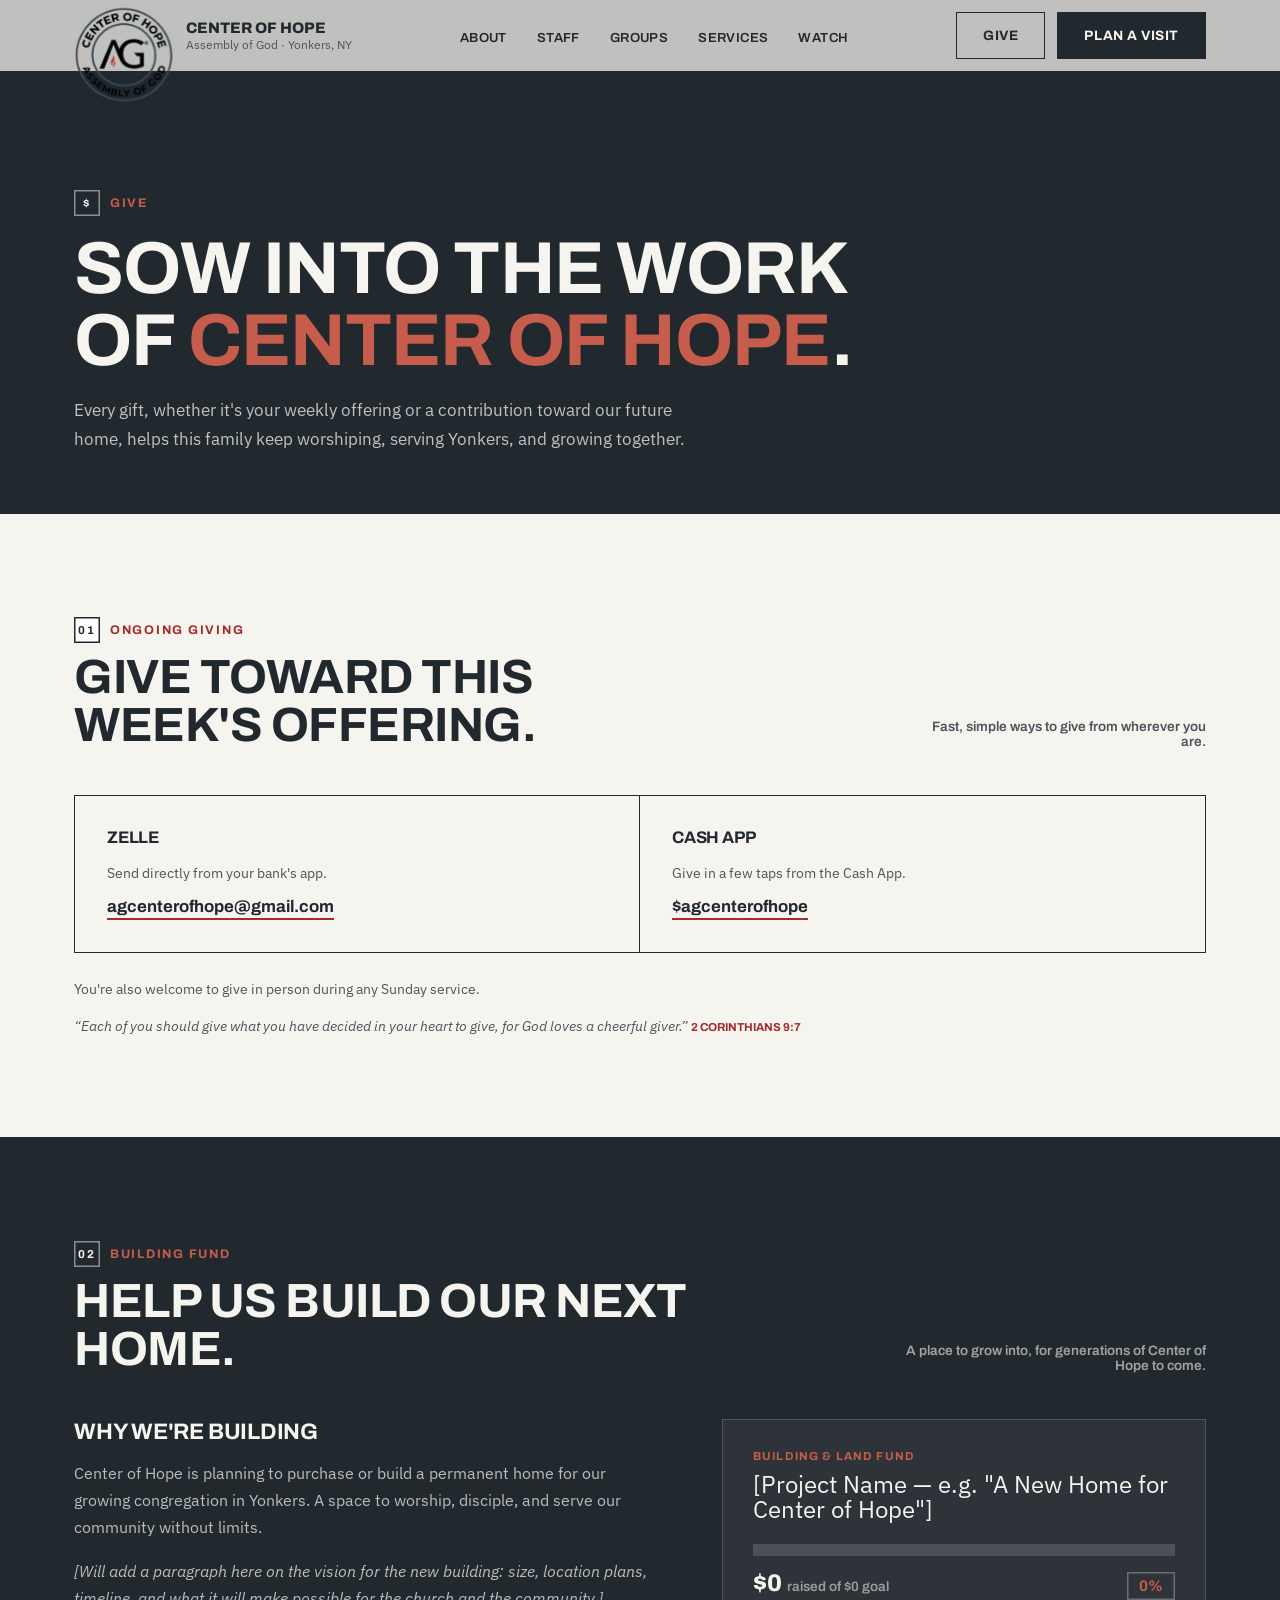
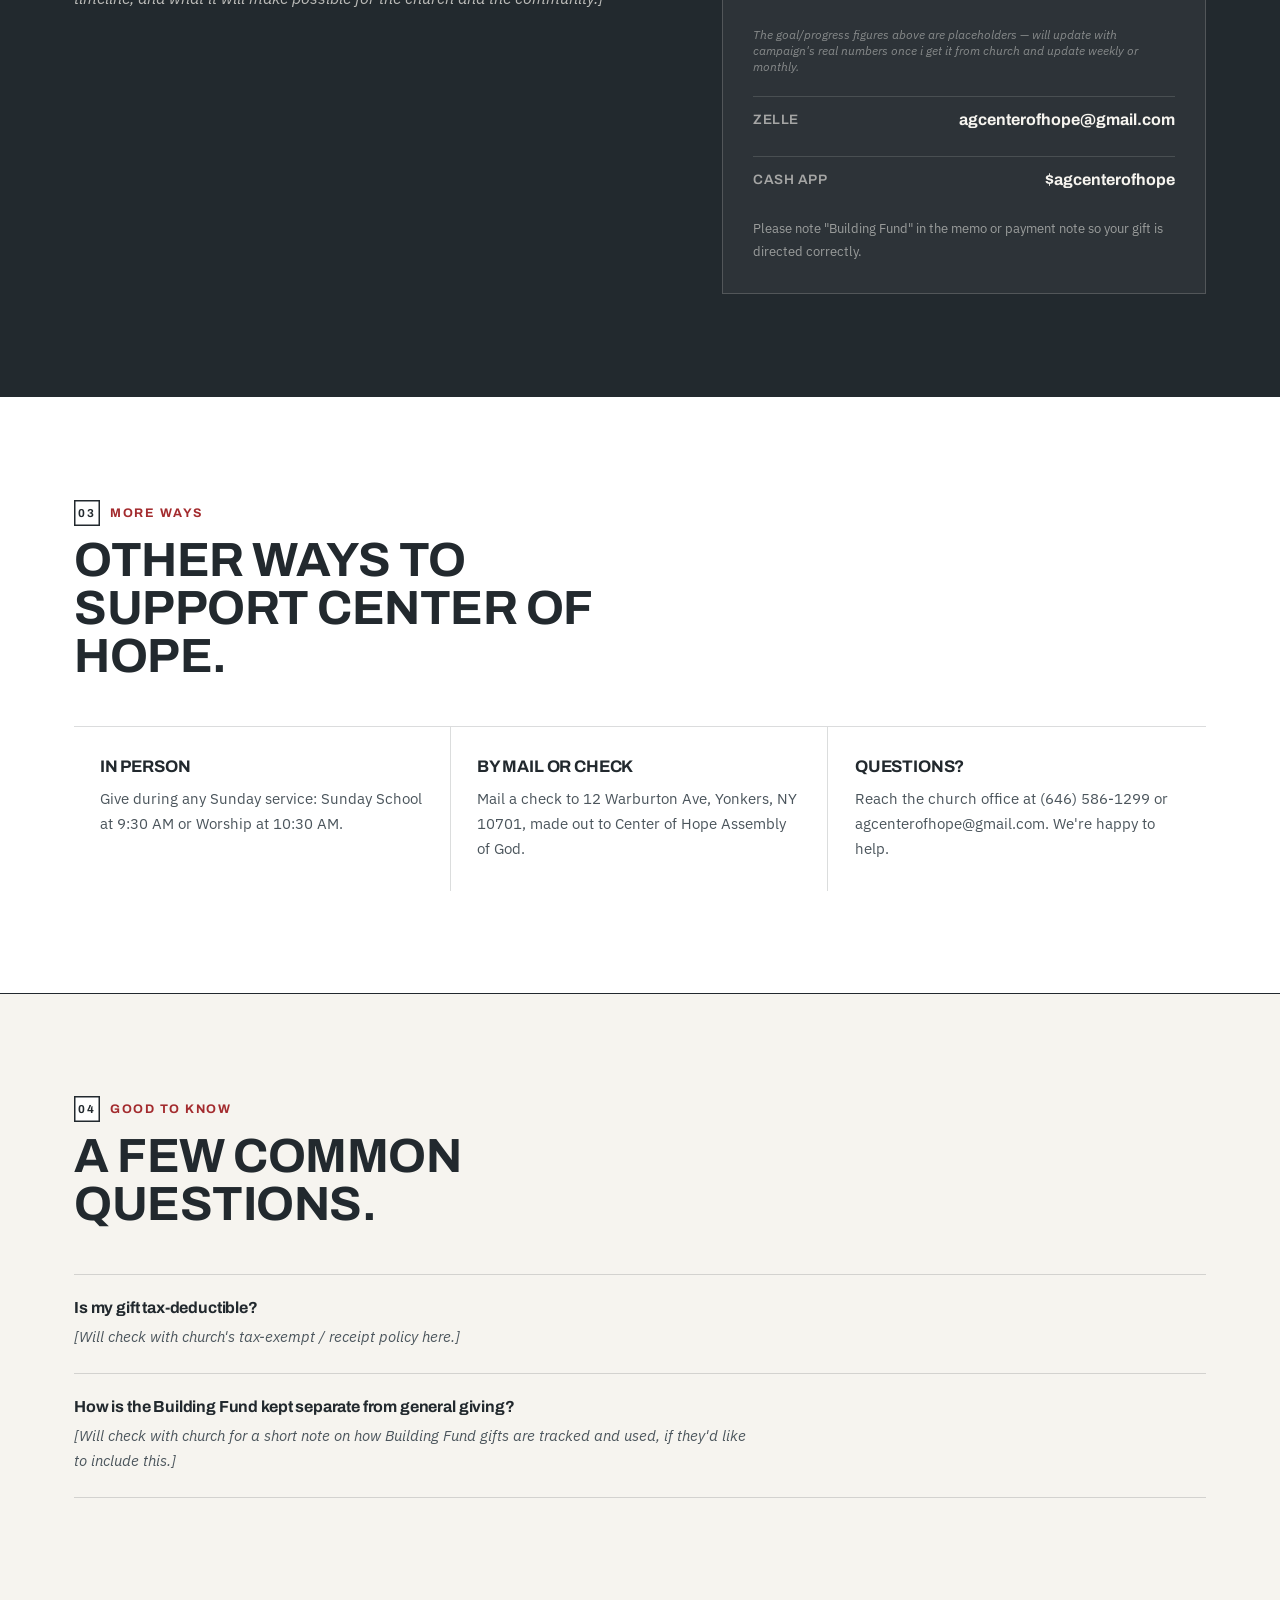
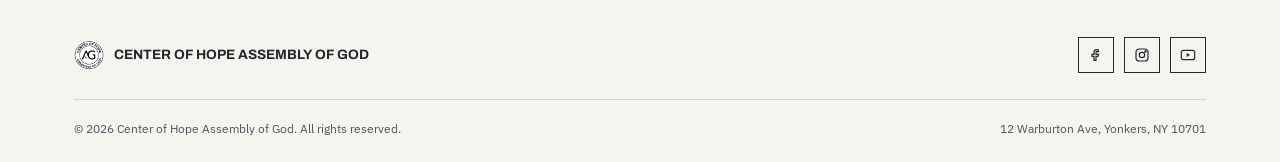
==== commit fc3c03eb: "Streamlined the website by removing unnecessary files and organizing images into a dedicated folder." ====
--- a/give.html
+++ b/give.html
@@ -10,152 +10,17 @@
 <meta property="og:description" content="Support the ongoing work and future home of Center of Hope Assembly of God.">
 <meta property="og:url" content="https://kwakukod.github.io/CenterOfHope/give.html">
 <meta property="og:site_name" content="Center Of Hope AG">
+<meta property="og:image" content="https://kwakukod.github.io/CenterOfHope/images/og-image.jpg">
+<meta property="og:image:width" content="1200">
+<meta property="og:image:height" content="630">
 <link rel="icon" type="image/png" href="favicon.png">
-<link rel="apple-touch-icon" href="favicon.png">
+<link rel="apple-touch-icon" href="images/COHAG2.png">
 
 <link rel="preconnect" href="https://fonts.googleapis.com">
 <link rel="preconnect" href="https://fonts.gstatic.com" crossorigin>
 <link href="https://fonts.googleapis.com/css2?family=Archivo:ital,wght@0,500;0,600;0,700;0,800;1,500&family=IBM+Plex+Sans:ital,wght@0,400;0,500;0,600;1,400&display=swap" rel="stylesheet">
+<link rel="stylesheet" href="style.css">
 <style>
-  :root{
-    --ink: #22292E;
-    --ink-soft: #4B555C;
-    --paper: #F6F4EF;
-    --white: #FFFFFF;
-    --flame: #A32B2E;
-    --flame-soft: #C65C4C;
-    --line: rgba(34,41,46,0.16);
-    --max: 1180px;
-    --ease-out: cubic-bezier(0.16, 1, 0.3, 1);
-  }
-  *{ box-sizing: border-box; }
-  html{ scroll-behavior: smooth; }
-  body{
-    margin:0;
-    font-family: 'IBM Plex Sans', sans-serif;
-    color: var(--ink);
-    background: var(--paper);
-    -webkit-font-smoothing: antialiased;
-    overflow-x: hidden;
-  }
-  h1,h2,h3{
-    font-family: 'Archivo', sans-serif;
-    font-weight: 700;
-    text-transform: uppercase;
-    letter-spacing: -0.01em;
-    margin: 0;
-  }
-  p{ line-height: 1.7; color: var(--ink-soft); }
-  a{ color: inherit; text-decoration: none; }
-  .wrap{ max-width: var(--max); margin: 0 auto; padding: 0 24px; }
-
-  .kicker{
-    display:flex; align-items:center; gap:10px;
-    font-family:'Archivo', sans-serif;
-    font-weight: 700;
-    font-size: 0.78rem;
-    letter-spacing: 0.14em;
-    text-transform: uppercase;
-    color: var(--flame);
-  }
-  .kicker .num{
-    font-family:'Archivo', sans-serif;
-    color: var(--ink);
-    background: var(--white);
-    box-shadow: inset 0 0 0 1.5px var(--ink);
-    width: 26px; height:26px;
-    display:flex; align-items:center; justify-content:center;
-    font-size: 0.72rem;
-  }
-  .kicker.on-dark .num{ background: transparent; box-shadow: inset 0 0 0 1.5px rgba(246,244,239,0.5); color: var(--paper); }
-  .kicker.on-dark{ color: var(--flame-soft); }
-
-  .flame-mark{ display:inline-block; flex-shrink:0; }
-
-  /* ---------- Buttons ---------- */
-  .btn{
-    display:inline-flex; align-items:center; gap:9px;
-    font-family:'Archivo', sans-serif;
-    font-weight: 700;
-    font-size: 0.85rem;
-    text-transform: uppercase;
-    letter-spacing: 0.04em;
-    padding: 15px 26px;
-    border: 1.5px solid var(--ink);
-    cursor: pointer;
-    transition: transform 0.25s var(--ease-out), background 0.2s ease, color 0.2s ease, border-color 0.2s ease, box-shadow 0.25s ease;
-  }
-  .btn:hover{ transform: translateY(-3px); box-shadow: 0 6px 16px rgba(0,0,0,0.08); }
-  .btn:active{ transform: translateY(-1px); }
-  .btn-solid{ background: var(--ink); color: var(--paper); }
-  .btn-solid:hover{ background: var(--flame); border-color: var(--flame); }
-  .btn-line{ background: transparent; color: var(--ink); }
-  .btn-line:hover{ background: var(--ink); color: var(--paper); }
-
-  /* ---------- Nav ---------- */
-  header{
-    position: fixed; top:0; left:0; right:0; z-index: 100;
-    background: rgba(246, 244, 239, 0.92);
-    backdrop-filter: blur(14px);
-    -webkit-backdrop-filter: blur(14px);
-    border-bottom: 1.5px solid var(--ink);
-  }
-  nav{
-    display:flex; align-items:center; justify-content: space-between;
-    max-width: var(--max); margin: 0 auto; padding: 12px 24px;
-    position: relative;
-  }
-  .brand{ display:flex; align-items:center; gap:12px; }
-  .brand img{
-    height: 100px;
-    width: auto;
-    display: block;
-    margin-top: -15px;
-    margin-bottom: -55px;
-    position: relative;
-    z-index: 1;
-    transition: transform 0.3s ease;
-  }
-  .brand:hover img{ transform: scale(1.03); }
-  .brand-text{ font-family:'Archivo', sans-serif; font-weight: 800; font-size: 0.95rem; line-height:1.2; text-transform: uppercase; }
-  .brand-text span{ display:block; font-family:'IBM Plex Sans', sans-serif; font-weight: 400; text-transform:none; font-size: 0.72rem; color: var(--ink-soft); }
-  .nav-links{ display:flex; align-items:center; gap: 30px; list-style:none; margin:0; padding:0; }
-  .nav-links a{
-    font-family:'Archivo', sans-serif; font-weight: 600; font-size: 0.82rem;
-    text-transform: uppercase; letter-spacing: 0.03em;
-    position: relative;
-    padding-bottom: 4px;
-  }
-  .nav-links a.current{ color: var(--flame); }
-  .nav-links a::after{
-    content: '';
-    position: absolute;
-    bottom: 0; left: 0; width: 0%; height: 2px;
-    background-color: var(--flame);
-    transition: width 0.25s var(--ease-out);
-  }
-  .nav-links a:hover::after{ width: 100%; }
-  .nav-cta{ display:flex; align-items:center; gap:12px; }
-  .hamburger{ display:none; background:none; border:none; cursor:pointer; padding: 6px; margin-left: 4px; color: var(--ink); }
-  .hamburger svg{ display:block; }
-
-  .mobile-drawer{
-    display:none; position: absolute; top: 100%; right: 0; width: max-content; min-width: 220px;
-    background: var(--paper); border: 1.5px solid var(--ink); border-top:none;
-    padding: 10px 8px;
-    opacity: 0; transform: translateY(-10px);
-    transition: opacity 0.2s ease, transform 0.2s ease;
-    pointer-events: none;
-  }
-  .mobile-drawer.open{
-    display:flex; flex-direction:column;
-    opacity: 1; transform: translateY(0);
-    pointer-events: auto;
-  }
-  .mobile-drawer a{ font-family:'Archivo', sans-serif; font-weight:600; text-transform: uppercase; font-size:0.85rem; padding: 12px 16px; transition: background 0.15s ease; }
-  .mobile-drawer a:hover{ background: rgba(34,41,46,0.06); }
-  .mobile-drawer .btn{ margin: 8px 12px 4px; justify-content:center; }
-
   /* ---------- Page banner (instead of the full photo hero on the homepage) ---------- */
   .page-banner{
     background: var(--ink);
@@ -279,27 +144,6 @@
   .faq-item h3{ font-size: 1rem; margin-bottom: 8px; text-transform:none; }
   .faq-item p{ font-size: 0.92rem; margin:0; max-width: 680px; }
 
-  /* ---------- Footer ---------- */
-  footer{ background: var(--paper); padding: 36px 0 26px; }
-  .footer-grid{ display:flex; justify-content: space-between; align-items:center; flex-wrap:wrap; gap: 20px; }
-  .footer-brand{ display:flex; align-items:center; gap:10px; font-family:'Archivo', sans-serif; font-weight:700; font-size: 0.85rem; text-transform:uppercase; }
-  .footer-brand img{ height: 30px; width:30px; }
-  .social-row{ display:flex; gap:10px; }
-  .social-row a{
-    display:flex; align-items:center; justify-content:center;
-    width: 36px; height: 36px; border: 1.5px solid var(--ink); color: var(--ink);
-    transition: background 0.2s ease, color 0.2s ease, transform 0.2s ease;
-  }
-  .social-row a:hover{ background: var(--flame); border-color: var(--flame); color: var(--paper); transform: translateY(-3px); }
-  .footer-bottom{ display:flex; justify-content:space-between; flex-wrap:wrap; gap:10px; font-size: 0.78rem; color: var(--ink-soft); margin-top: 26px; padding-top: 20px; border-top: 1px solid var(--line); }
-
-  /* ---------- Reveal ---------- */
-  .reveal{ opacity:0; transform: translateY(24px); transition: opacity 1.2s var(--ease-out), transform 1.2s var(--ease-out); will-change: opacity, transform; }
-  .reveal.active{ opacity:1; transform: translateY(0); }
-  .stagger-1{ transition-delay: 0.15s; }
-  .stagger-2{ transition-delay: 0.3s; }
-  .stagger-3{ transition-delay: 0.45s; }
-
   /* ---------- Responsive ---------- */
   @media (max-width: 880px){
     .project-grid{ grid-template-columns: 1fr; gap: 34px; }
@@ -323,7 +167,7 @@
 <header id="navbar">
   <nav>
     <a class="brand" href="index.html">
-      <img src="COHAG.png" alt="Center of Hope Assembly of God logo">
+      <img src="images/COHAG.png" alt="Center of Hope Assembly of God logo">
       <span class="brand-text">Center of Hope<span>Assembly of God · Yonkers, NY</span></span>
     </a>
 
@@ -494,7 +338,7 @@
   <div class="wrap">
     <div class="footer-grid">
       <div class="footer-brand">
-        <img src="COHAG2.png" alt="Center of Hope Assembly of God logo">
+        <img src="images/COHAG2.png" alt="Center of Hope Assembly of God logo">
         Center of Hope Assembly of God
       </div>
       <div class="social-row">
@@ -516,75 +360,7 @@
   </div>
 </footer>
 
-<script>
-  document.getElementById('year').textContent = new Date().getFullYear();
-
-  const hamburgerBtn = document.getElementById('hamburgerBtn');
-  const hamburgerIcon = document.getElementById('hamburgerIcon');
-  const mobileDrawer = document.getElementById('mobileDrawer');
-
-  function closeDrawer(){
-    mobileDrawer.classList.remove('open');
-    hamburgerBtn.setAttribute('aria-expanded', 'false');
-    hamburgerIcon.innerHTML = '<line x1="3" y1="6" x2="21" y2="6"/><line x1="3" y1="12" x2="21" y2="12"/><line x1="3" y1="18" x2="21" y2="18"/>';
-  }
-
-  hamburgerBtn.addEventListener('click', () => {
-    const isOpen = mobileDrawer.classList.toggle('open');
-    hamburgerBtn.setAttribute('aria-expanded', String(isOpen));
-    hamburgerIcon.innerHTML = isOpen
-      ? '<line x1="5" y1="5" x2="19" y2="19"/><line x1="19" y1="5" x2="5" y2="19"/>'
-      : '<line x1="3" y1="6" x2="21" y2="6"/><line x1="3" y1="12" x2="21" y2="12"/><line x1="3" y1="18" x2="21" y2="18"/>';
-  });
-
-  mobileDrawer.querySelectorAll('a').forEach(a => a.addEventListener('click', closeDrawer));
-
-  document.addEventListener('click', (e) => {
-    if (!mobileDrawer.contains(e.target) && !hamburgerBtn.contains(e.target)) {
-      closeDrawer();
-    }
-  });
-
-  const observerOptions = { root: null, rootMargin: '0px 0px -50px 0px', threshold: 0.12 };
-  const revealObserver = new IntersectionObserver((entries, observer) => {
-    entries.forEach(entry => {
-      if (entry.isIntersecting) {
-        entry.target.classList.add('active');
-        observer.unobserve(entry.target);
-      }
-    });
-  }, observerOptions);
-
-  window.addEventListener('DOMContentLoaded', () => {
-    setTimeout(() => {
-      document.querySelectorAll('.reveal').forEach(el => revealObserver.observe(el));
-    }, 100);
-  });
-  
-  // Building Fund progress bar — auto-calculates from the data-raised / data-goal
-  // attributes on the #fundCard element. Update those two numbers as gifts come in
-  // and everything below (bar width, percentage, dollar labels) updates itself.
-  (function updateFundProgress(){
-    const card = document.getElementById('fundCard');
-    if (!card) return;
-
-    const raised = Number(card.dataset.raised) || 0;
-    const goal = Number(card.dataset.goal) || 0;
-    const pct = goal > 0 ? Math.min(100, Math.max(0, (raised / goal) * 100)) : 0;
-
-    const money = (n) => '$' + Math.round(n).toLocaleString('en-US');
-
-    document.getElementById('raisedAmount').textContent = money(raised);
-    document.getElementById('raisedLabel').textContent = `raised of ${money(goal)} goal`;
-    document.getElementById('progressPct').textContent = Math.round(pct) + '%';
-
-    const fill = document.getElementById('progressFill');
-    // animate in shortly after load so the bar visibly fills rather than snapping to width
-    requestAnimationFrame(() => {
-      setTimeout(() => { fill.style.width = pct + '%'; }, 250);
-    });
-  })();
-</script>
+<script src="main.js" defer></script>
 
 </body>
 </html>
--- a/style.css
+++ b/style.css
@@ -0,0 +1,220 @@
+/* =====================================================================
+   Center of Hope Assembly of God — shared site stylesheet
+   Loaded by every page (index, give, staff, groups). Holds only the
+   chrome that's identical everywhere: color tokens, base type, buttons,
+   header/nav/mobile drawer, footer, and the scroll-reveal animation.
+   Page-specific layout (hero, page-banner, section content) stays in
+   that page's own <style> block.
+   ===================================================================== */
+
+:root{
+  --ink: #22292E;
+  --ink-soft: #4B555C;
+  --paper: #F6F4EF;
+  --white: #FFFFFF;
+  --flame: #A32B2E;
+  --flame-soft: #C65C4C;
+  --line: rgba(34,41,46,0.16);
+  --max: 1180px;
+  --ease-out: cubic-bezier(0.16, 1, 0.3, 1);
+}
+
+*{ box-sizing: border-box; }
+html{ scroll-behavior: smooth; }
+body{
+  margin:0;
+  font-family: 'IBM Plex Sans', sans-serif;
+  color: var(--ink);
+  background: var(--paper);
+  -webkit-font-smoothing: antialiased;
+  overflow-x: hidden;
+}
+h1,h2,h3{
+  font-family: 'Archivo', sans-serif;
+  font-weight: 700;
+  text-transform: uppercase;
+  letter-spacing: -0.01em;
+  margin: 0;
+}
+p{ line-height: 1.7; color: var(--ink-soft); }
+a{ color: inherit; text-decoration: none; }
+.wrap{ max-width: var(--max); margin: 0 auto; padding: 0 24px; }
+
+/* ---------- Kicker label ---------- */
+.kicker{
+  display:flex; align-items:center; gap:10px;
+  font-family:'Archivo', sans-serif;
+  font-weight: 700;
+  font-size: 0.78rem;
+  letter-spacing: 0.14em;
+  text-transform: uppercase;
+  color: var(--flame);
+}
+.kicker .num{
+  font-family:'Archivo', sans-serif;
+  color: var(--ink);
+  background: var(--white);
+  box-shadow: inset 0 0 0 1.5px var(--ink);
+  width: 26px; height:26px;
+  display:flex; align-items:center; justify-content:center;
+  font-size: 0.72rem;
+}
+.kicker.on-dark .num{ background: transparent; box-shadow: inset 0 0 0 1.5px rgba(246,244,239,0.5); color: var(--paper); }
+.kicker.on-dark{ color: var(--flame-soft); }
+
+.flame-mark{ display:inline-block; flex-shrink:0; transition: transform 0.4s ease; }
+
+/* ---------- Scripture callout ---------- */
+.scripture-quote{
+  font-style: italic;
+  color: var(--ink-soft);
+  font-size: 0.92rem;
+  border-left: 2px solid var(--flame);
+  padding-left: 12px;
+  margin: 14px 0 0;
+}
+.scripture-quote span{
+  display: block;
+  font-style: normal;
+  font-family: 'Archivo', sans-serif;
+  font-weight: 700;
+  font-size: 0.75rem;
+  text-transform: uppercase;
+  letter-spacing: 0.05em;
+  color: var(--flame);
+  margin-top: 4px;
+}
+
+/* ---------- Buttons ---------- */
+.btn{
+  display:inline-flex; align-items:center; gap:9px;
+  font-family:'Archivo', sans-serif;
+  font-weight: 700;
+  font-size: 0.85rem;
+  text-transform: uppercase;
+  letter-spacing: 0.04em;
+  padding: 15px 26px;
+  border: 1.5px solid var(--ink);
+  cursor: pointer;
+  transition: transform 0.25s var(--ease-out), background 0.2s ease, color 0.2s ease, border-color 0.2s ease, box-shadow 0.25s ease;
+}
+.btn:hover{ transform: translateY(-3px); box-shadow: 0 6px 16px rgba(0,0,0,0.08); }
+.btn:active{ transform: translateY(-1px); }
+.btn-solid{ background: var(--ink); color: var(--paper); }
+.btn-solid:hover{ background: var(--flame); border-color: var(--flame); }
+.btn-line{ background: transparent; color: var(--ink); }
+.btn-line:hover{ background: var(--ink); color: var(--paper); }
+
+/* ---------- Nav ---------- */
+header{
+  position: fixed; top:0; left:0; right:0; z-index: 100;
+  background: rgba(246, 244, 239, 0.75);
+  backdrop-filter: blur(14px);
+  -webkit-backdrop-filter: blur(14px);
+  transition: background 0.3s ease, padding 0.3s ease, box-shadow 0.3s ease;
+}
+header.scrolled{
+  background: rgba(246, 244, 239, 0.92);
+  box-shadow: 0 4px 20px rgba(0, 0, 0, 0.05);
+}
+nav{
+  display:flex; align-items:center; justify-content: space-between;
+  max-width: var(--max); margin: 0 auto; padding: 12px 24px;
+  position: relative;
+}
+.brand{ display:flex; align-items:center; gap:12px; }
+.brand img{
+  height: 100px;
+  width: auto;
+  display: block;
+  margin-top: -15px;
+  margin-bottom: -55px;
+  position: relative;
+  z-index: 1;
+  transition: transform 0.3s ease;
+}
+.brand:hover img{ transform: scale(1.03); }
+.brand-text{ font-family:'Archivo', sans-serif; font-weight: 800; font-size: 0.95rem; line-height:1.2; text-transform: uppercase; }
+.brand-text span{ display:block; font-family:'IBM Plex Sans', sans-serif; font-weight: 400; text-transform:none; font-size: 0.72rem; color: var(--ink-soft); }
+.nav-links{ display:flex; align-items:center; gap: 30px; list-style:none; margin:0; padding:0; }
+.nav-links a{
+  font-family:'Archivo', sans-serif; font-weight: 600; font-size: 0.82rem;
+  text-transform: uppercase; letter-spacing: 0.03em;
+  position: relative;
+  padding-bottom: 4px;
+}
+.nav-links a.current{ color: var(--flame); }
+.nav-links a::after{
+  content: '';
+  position: absolute;
+  bottom: 0; left: 0; width: 0%; height: 2px;
+  background-color: var(--flame);
+  transition: width 0.25s var(--ease-out);
+}
+.nav-links a:hover::after{ width: 100%; }
+.nav-cta{ display:flex; align-items:center; gap:12px; }
+.hamburger{ display:none; background:none; border:none; cursor:pointer; padding: 6px; margin-left: 4px; color: var(--ink); }
+.hamburger svg{ display:block; }
+
+.mobile-drawer{
+  display:none; position: absolute; top: 100%; right: 0; width: max-content; min-width: 220px;
+  background: var(--paper); border: 1.5px solid var(--ink); border-top:none;
+  padding: 10px 8px;
+  opacity: 0; transform: translateY(-10px);
+  transition: opacity 0.2s ease, transform 0.2s ease;
+  pointer-events: none;
+}
+.mobile-drawer.open{
+  display:flex; flex-direction:column;
+  opacity: 1; transform: translateY(0);
+  pointer-events: auto;
+}
+.mobile-drawer a{ font-family:'Archivo', sans-serif; font-weight:600; text-transform: uppercase; font-size:0.85rem; padding: 12px 16px; transition: background 0.15s ease; }
+.mobile-drawer a:hover{ background: rgba(34,41,46,0.06); }
+.mobile-drawer .btn{ margin: 8px 12px 4px; justify-content:center; }
+
+/* ---------- Section shell ---------- */
+section{ padding: clamp(64px, 8vw, 104px) 0; border-bottom: 1.5px solid var(--ink); }
+section:last-of-type{ border-bottom: none; }
+.section-head{ display:flex; justify-content: space-between; align-items:flex-end; gap: 30px; margin-bottom: 46px; flex-wrap:wrap; }
+.section-head h2{ font-size: clamp(2rem, 4vw, 3rem); margin-top: 10px; line-height: 1; max-width: 620px; }
+.section-head .tag{ font-family:'Archivo', sans-serif; font-weight:600; font-size: 0.85rem; color: var(--ink-soft); max-width: 300px; text-align:right; }
+
+/* ---------- Footer ---------- */
+footer{ background: var(--paper); padding: 36px 0 26px; }
+.footer-grid{ display:flex; justify-content: space-between; align-items:center; flex-wrap:wrap; gap: 20px; }
+.footer-brand{ display:flex; align-items:center; gap:10px; font-family:'Archivo', sans-serif; font-weight:700; font-size: 0.85rem; text-transform:uppercase; }
+.footer-brand img{ height: 30px; width:30px; }
+.social-row{ display:flex; gap:10px; }
+.social-row a{
+  display:flex; align-items:center; justify-content:center;
+  width: 36px; height: 36px; border: 1.5px solid var(--ink); color: var(--ink);
+  transition: background 0.2s ease, color 0.2s ease, transform 0.2s ease;
+}
+.social-row a:hover{ background: var(--flame); border-color: var(--flame); color: var(--paper); transform: translateY(-3px); }
+.footer-bottom{ display:flex; justify-content:space-between; flex-wrap:wrap; gap:10px; font-size: 0.78rem; color: var(--ink-soft); margin-top: 26px; padding-top: 20px; border-top: 1px solid var(--line); }
+
+/* ---------- Scroll-reveal animation ---------- */
+.reveal{
+  opacity: 0;
+  transform: translateY(24px);
+  transition: opacity 1.4s var(--ease-out), transform 1.4s var(--ease-out);
+  will-change: opacity, transform;
+}
+.reveal.active{ opacity: 1; transform: translateY(0); }
+.stagger-1{ transition-delay: 0.25s; }
+.stagger-2{ transition-delay: 0.45s; }
+.stagger-3{ transition-delay: 0.65s; }
+.stagger-4{ transition-delay: 0.85s; }
+
+/* ---------- Shared responsive nav collapse ---------- */
+@media (max-width: 880px){
+  .nav-links{ display:none; }
+  .nav-cta .btn{ display:none; }
+  .hamburger{ display:inline-flex; }
+  .section-head{ flex-direction: column; align-items:flex-start; }
+  .section-head .tag{ text-align:left; }
+}
+@media (min-width: 881px){
+  .mobile-drawer{ display:none !important; }
+}
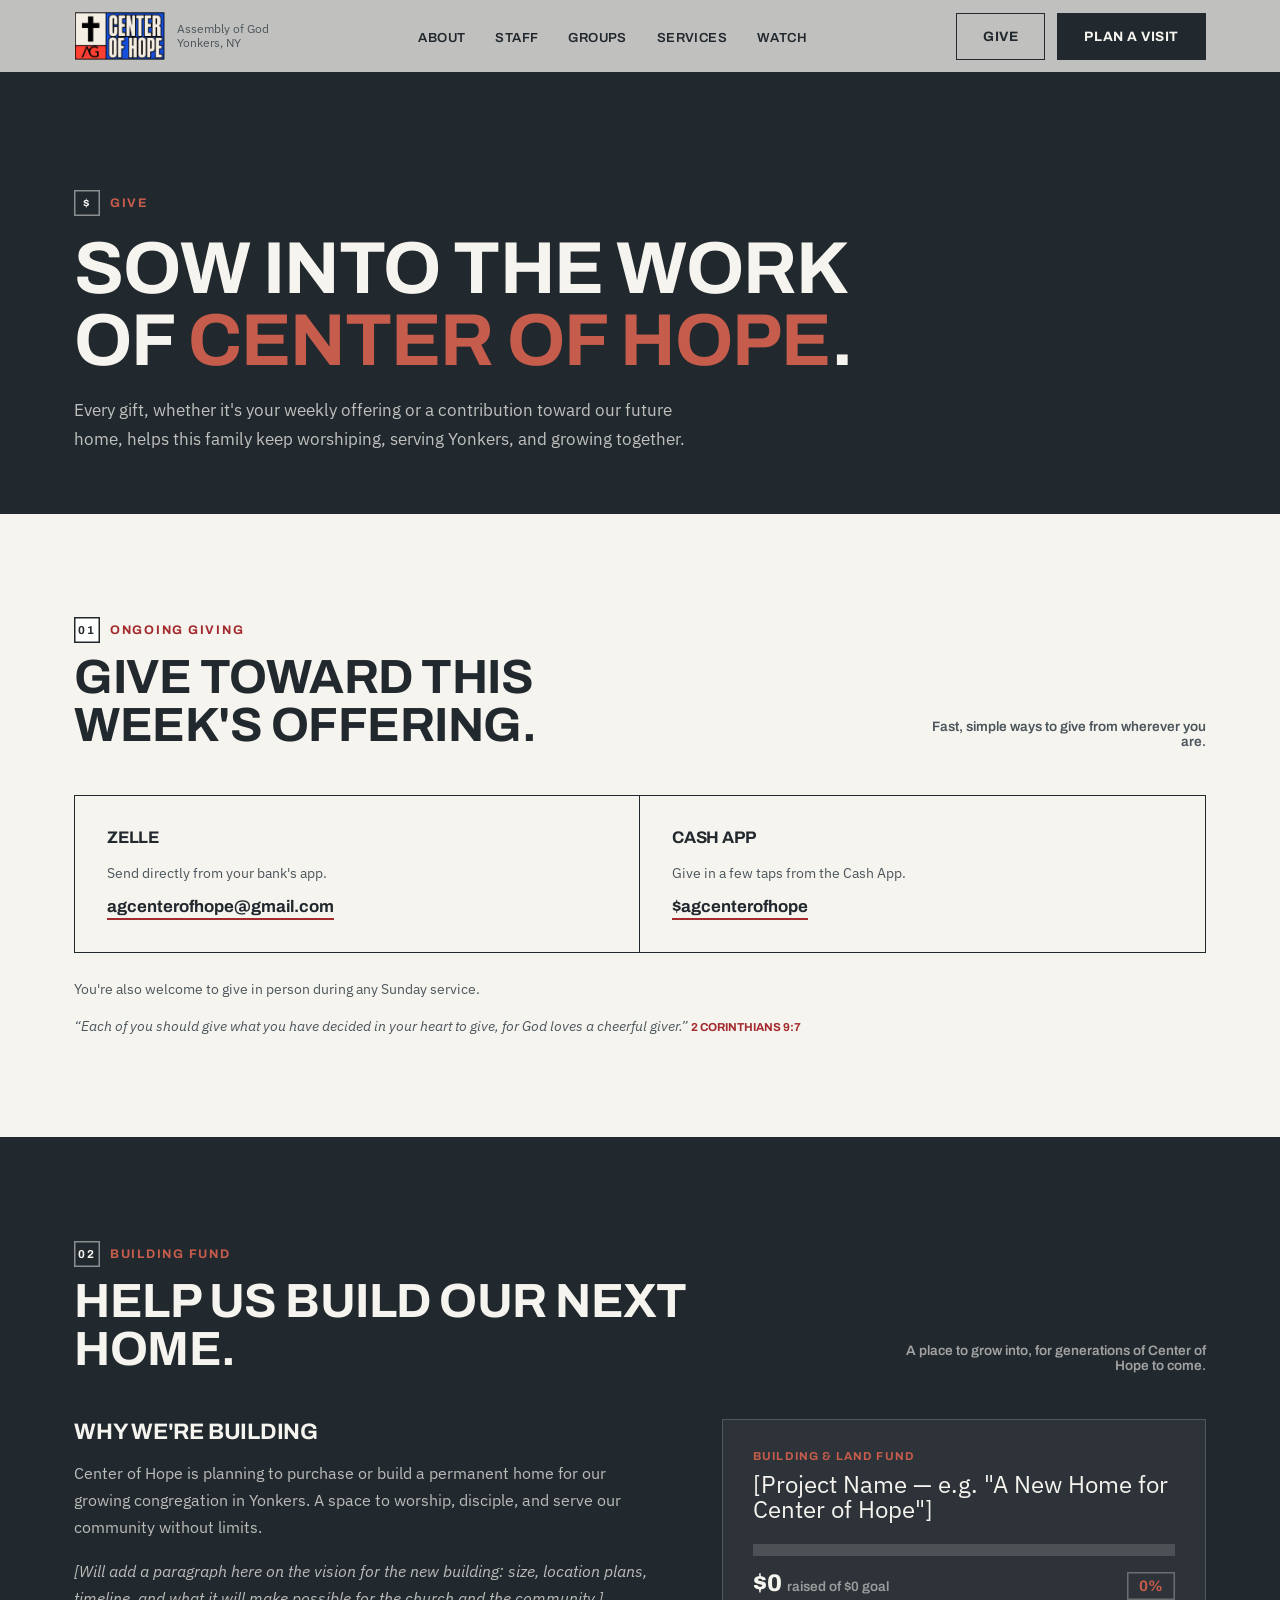
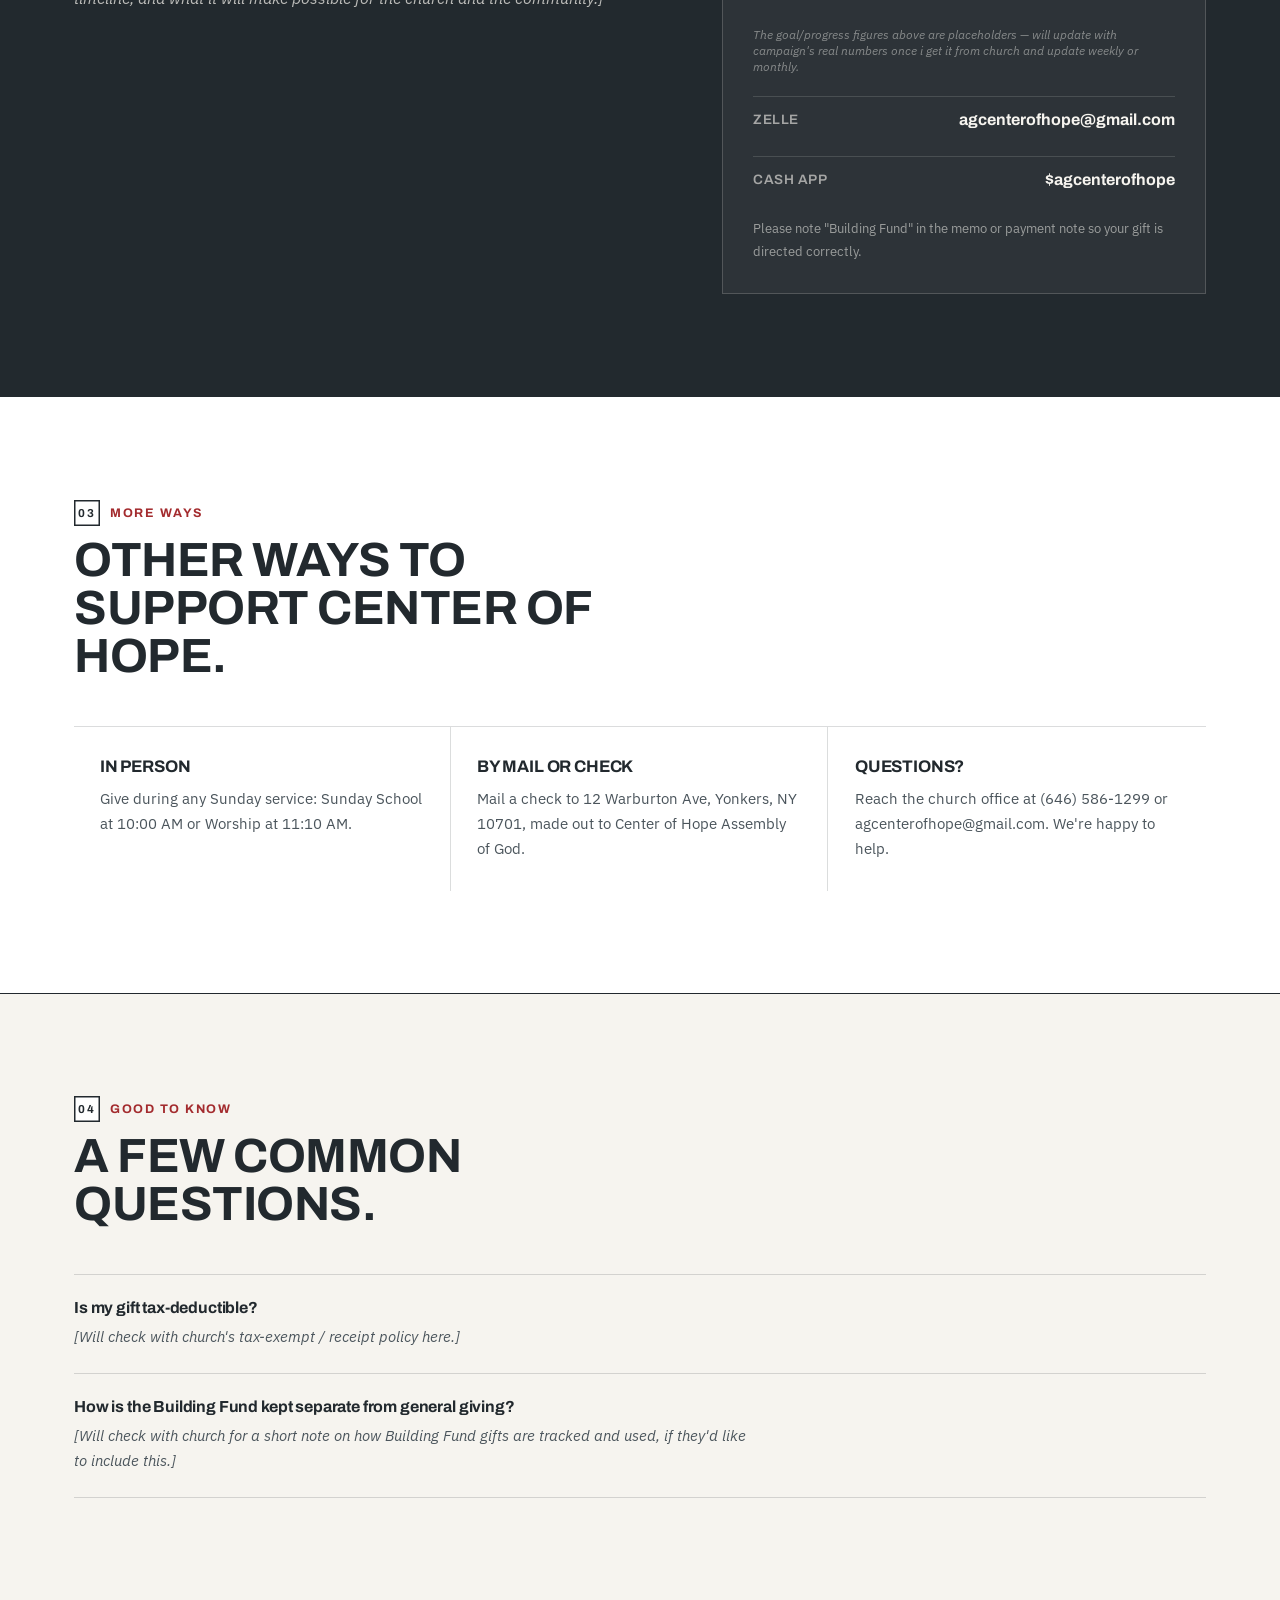
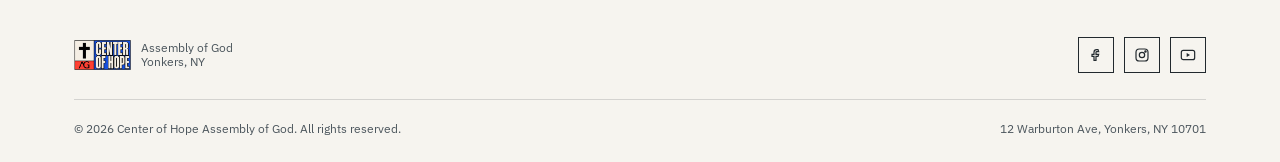
==== commit 2ae0ebb1: "Updated logo and added new images for the website. Also made minor edits to staff.html to correct th" ====
--- a/give.html
+++ b/give.html
@@ -167,8 +167,8 @@
 <header id="navbar">
   <nav>
     <a class="brand" href="index.html">
-      <img src="images/COHAG.png" alt="Center of Hope Assembly of God logo">
-      <span class="brand-text">Center of Hope<span>Assembly of God · Yonkers, NY</span></span>
+      <img src="images/COHAG2.jpg" alt="Center of Hope Assembly of God logo">
+      <span class="brand-text"><span>Assembly of God</span><span>Yonkers, NY</span></span>
     </a>
 
     <ul class="nav-links">
@@ -176,12 +176,12 @@
       <li><a href="staff.html">Staff</a></li>
       <li><a href="groups.html">Groups</a></li>
       <li><a href="index.html#times">Services</a></li>
-      <li><a href="index.html#watch">Watch</a></li>
+      <li><a href="watch.html">Watch</a></li>
     </ul>
 
     <div class="nav-cta">
       <a class="btn btn-line" href="give.html">Give</a>
-      <a class="btn btn-solid" href="#visit">Plan a Visit</a>
+      <a class="btn btn-solid" href="index.html#visit">Plan a Visit</a>
       <button class="hamburger" id="hamburgerBtn" aria-label="Open menu" aria-expanded="false">
         <svg id="hamburgerIcon" width="26" height="26" viewBox="0 0 24 24" fill="none" stroke="currentColor" stroke-width="1.8" stroke-linecap="round">
           <line x1="3" y1="6" x2="21" y2="6"/>
@@ -196,7 +196,7 @@
       <a href="staff.html">Staff</a>
       <a href="groups.html">Groups</a>
       <a href="index.html#times">Services</a>
-      <a href="index.html#watch">Watch</a>
+      <a href="watch.html">Watch</a>
       <a href="index.html#visit">Plan a Visit</a>
       <a class="btn btn-solid" href="give.html">Give</a>
     </div>
@@ -296,7 +296,7 @@
       <div class="other-grid">
         <div class="other-item reveal stagger-1">
           <h3>In Person</h3>
-          <p>Give during any Sunday service: Sunday School at 9:30 AM or Worship at 10:30 AM.</p>
+          <p>Give during any Sunday service: Sunday School at 10:00 AM or Worship at 11:10 AM.</p>
         </div>
         <div class="other-item reveal stagger-2">
           <h3>By Mail or Check</h3>
@@ -338,8 +338,8 @@
   <div class="wrap">
     <div class="footer-grid">
       <div class="footer-brand">
-        <img src="images/COHAG2.png" alt="Center of Hope Assembly of God logo">
-        Center of Hope Assembly of God
+        <img src="images/COHAG2.jpg" alt="Center of Hope Assembly of God logo">
+        <span class="brand-text"><span>Assembly of God</span><span>Yonkers, NY</span></span>
       </div>
       <div class="social-row">
         <a href="https://www.facebook.com/CenterofHopeAG" target="_blank" rel="noopener" aria-label="Facebook">
--- a/style.css
+++ b/style.css
@@ -124,11 +124,9 @@
 }
 .brand{ display:flex; align-items:center; gap:12px; }
 .brand img{
-  height: 100px;
+  height: 48px;
   width: auto;
   display: block;
-  margin-top: -15px;
-  margin-bottom: -55px;
   position: relative;
   z-index: 1;
   transition: transform 0.3s ease;
@@ -184,7 +182,7 @@
 footer{ background: var(--paper); padding: 36px 0 26px; }
 .footer-grid{ display:flex; justify-content: space-between; align-items:center; flex-wrap:wrap; gap: 20px; }
 .footer-brand{ display:flex; align-items:center; gap:10px; font-family:'Archivo', sans-serif; font-weight:700; font-size: 0.85rem; text-transform:uppercase; }
-.footer-brand img{ height: 30px; width:30px; }
+.footer-brand img{ height: 30px; width:auto; }
 .social-row{ display:flex; gap:10px; }
 .social-row a{
   display:flex; align-items:center; justify-content:center;
